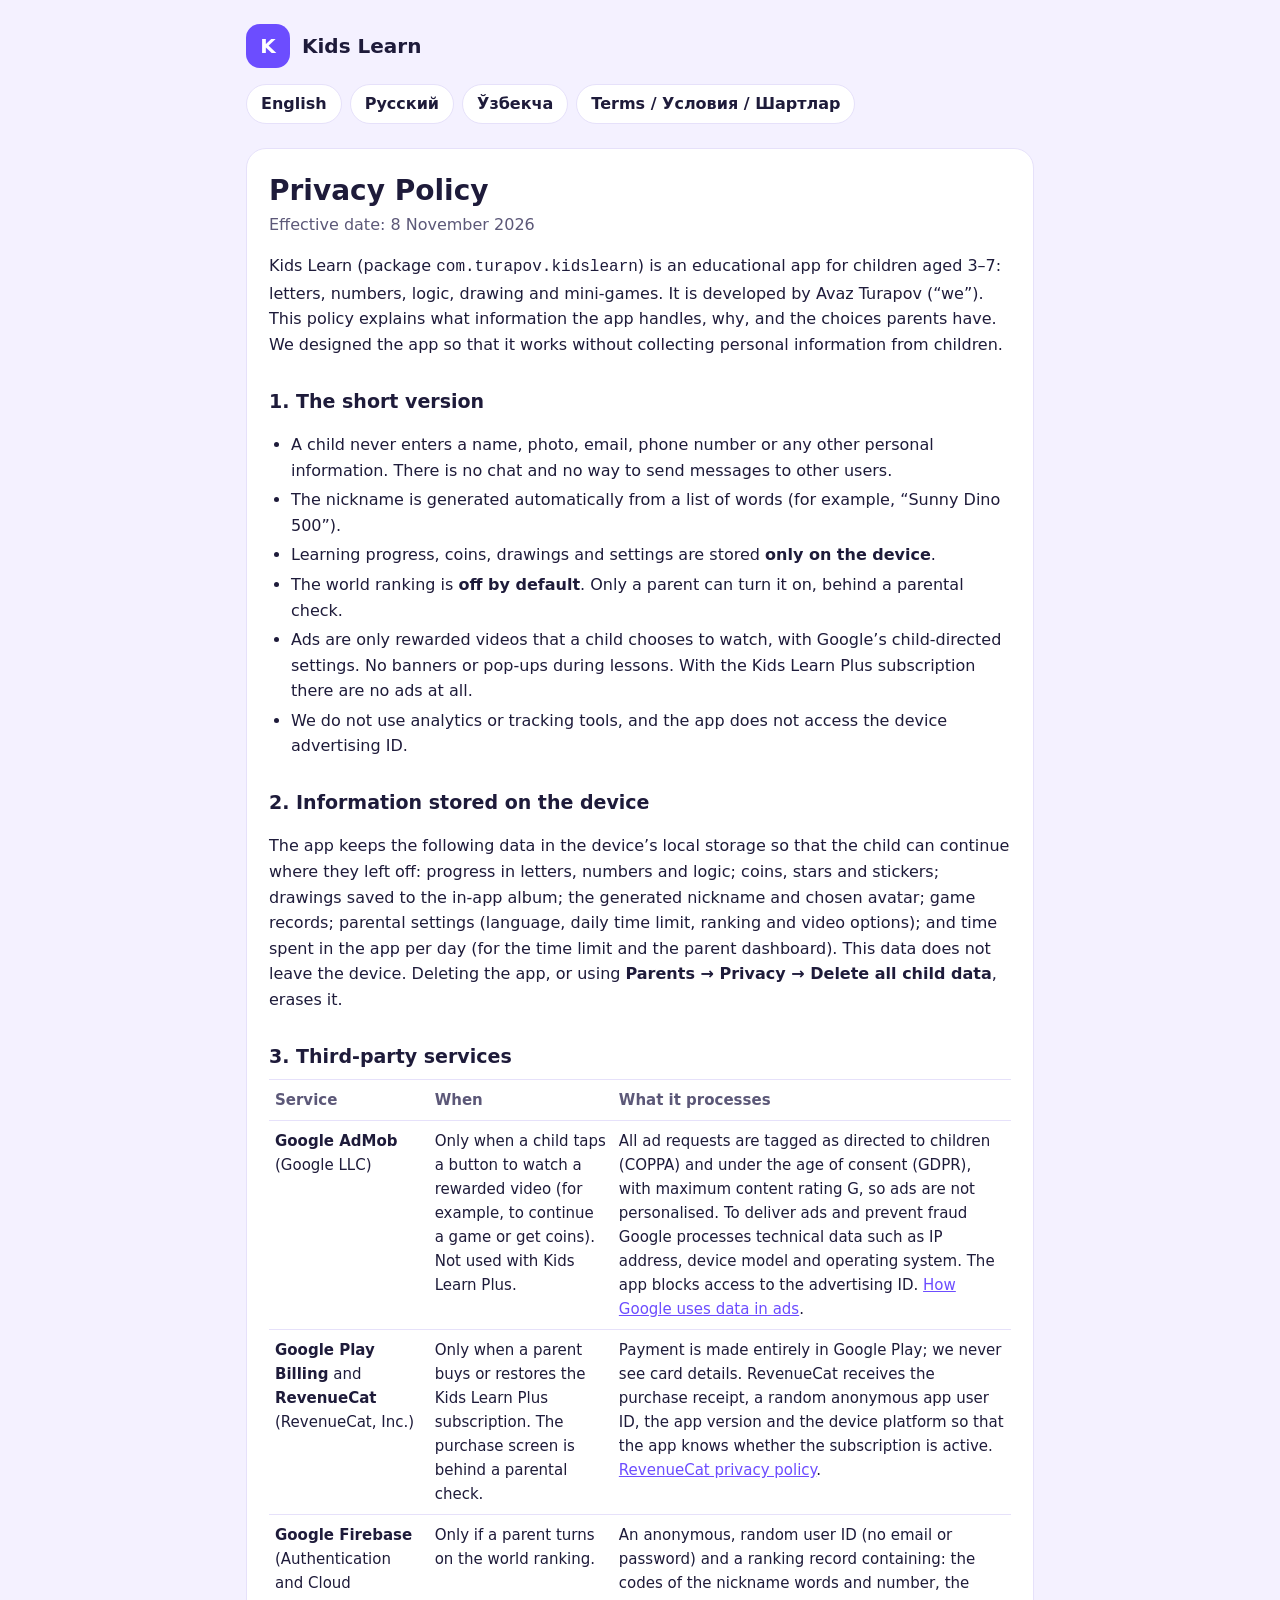
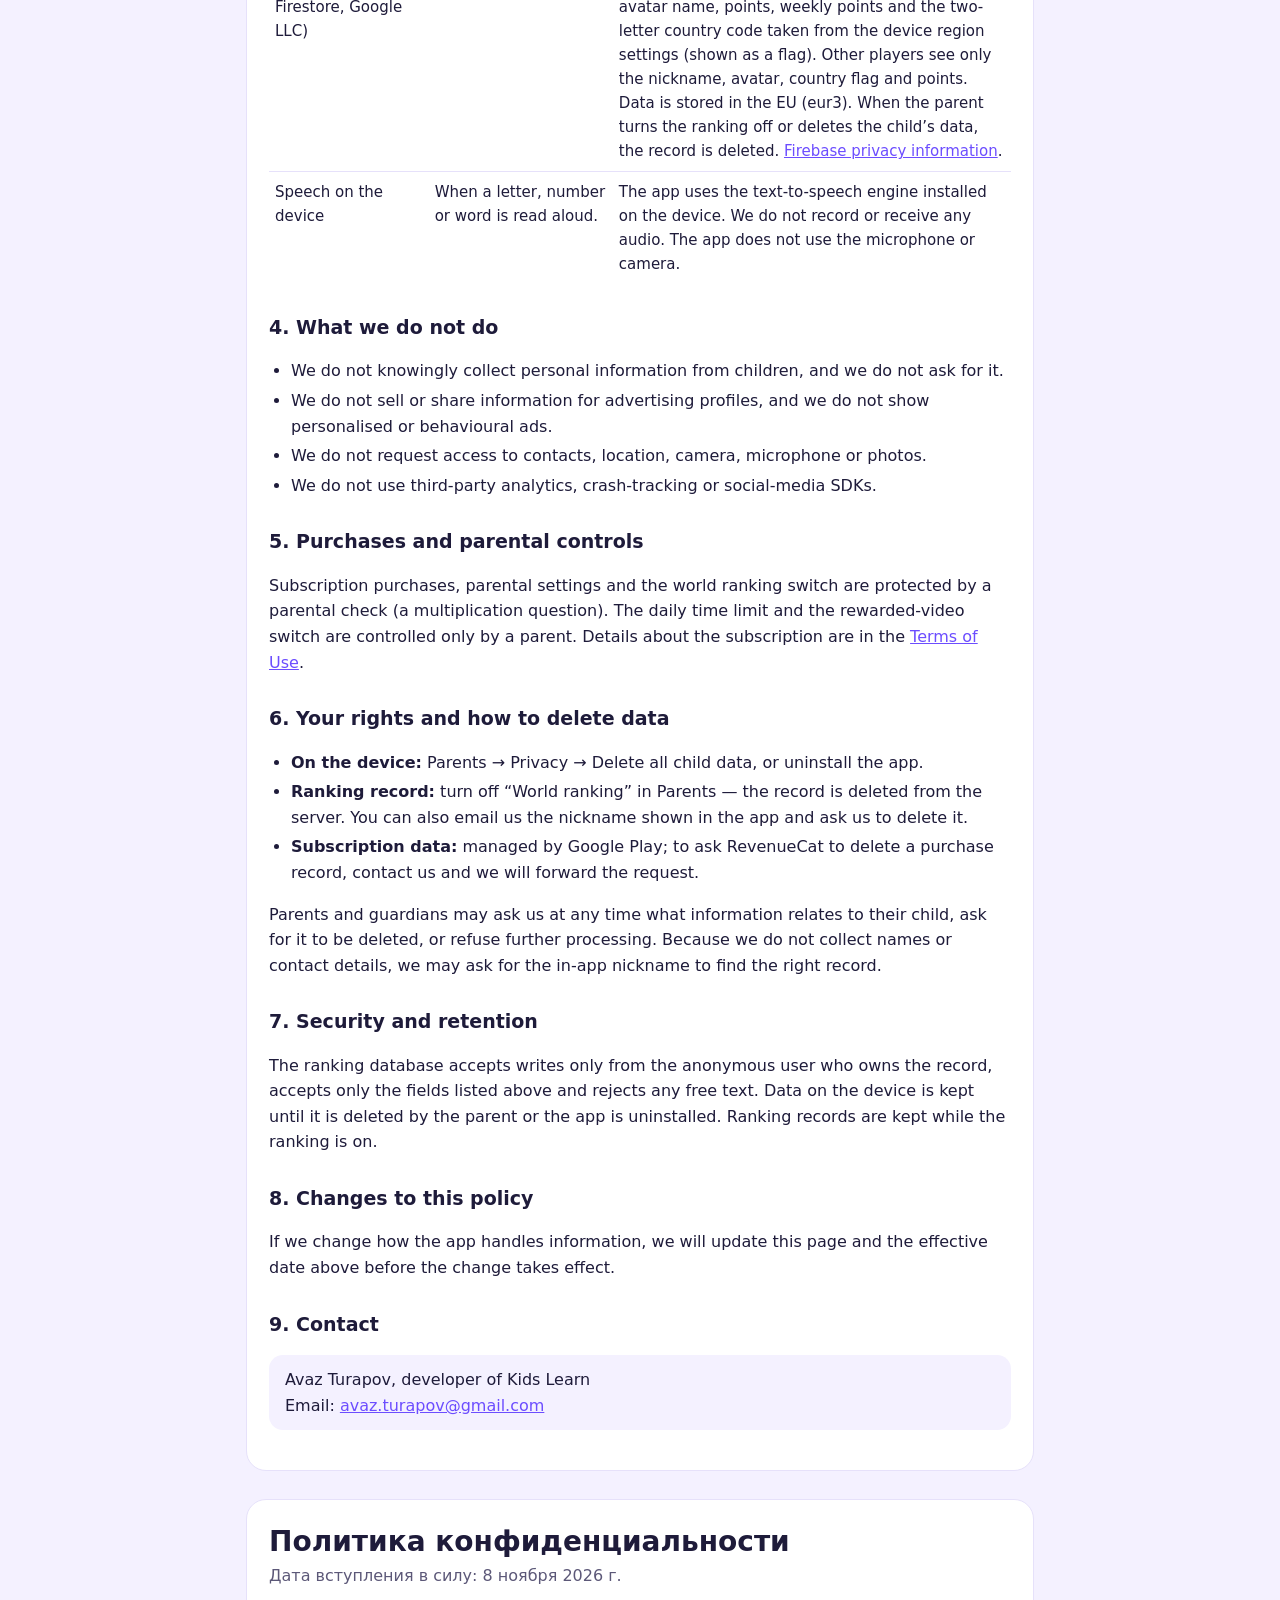
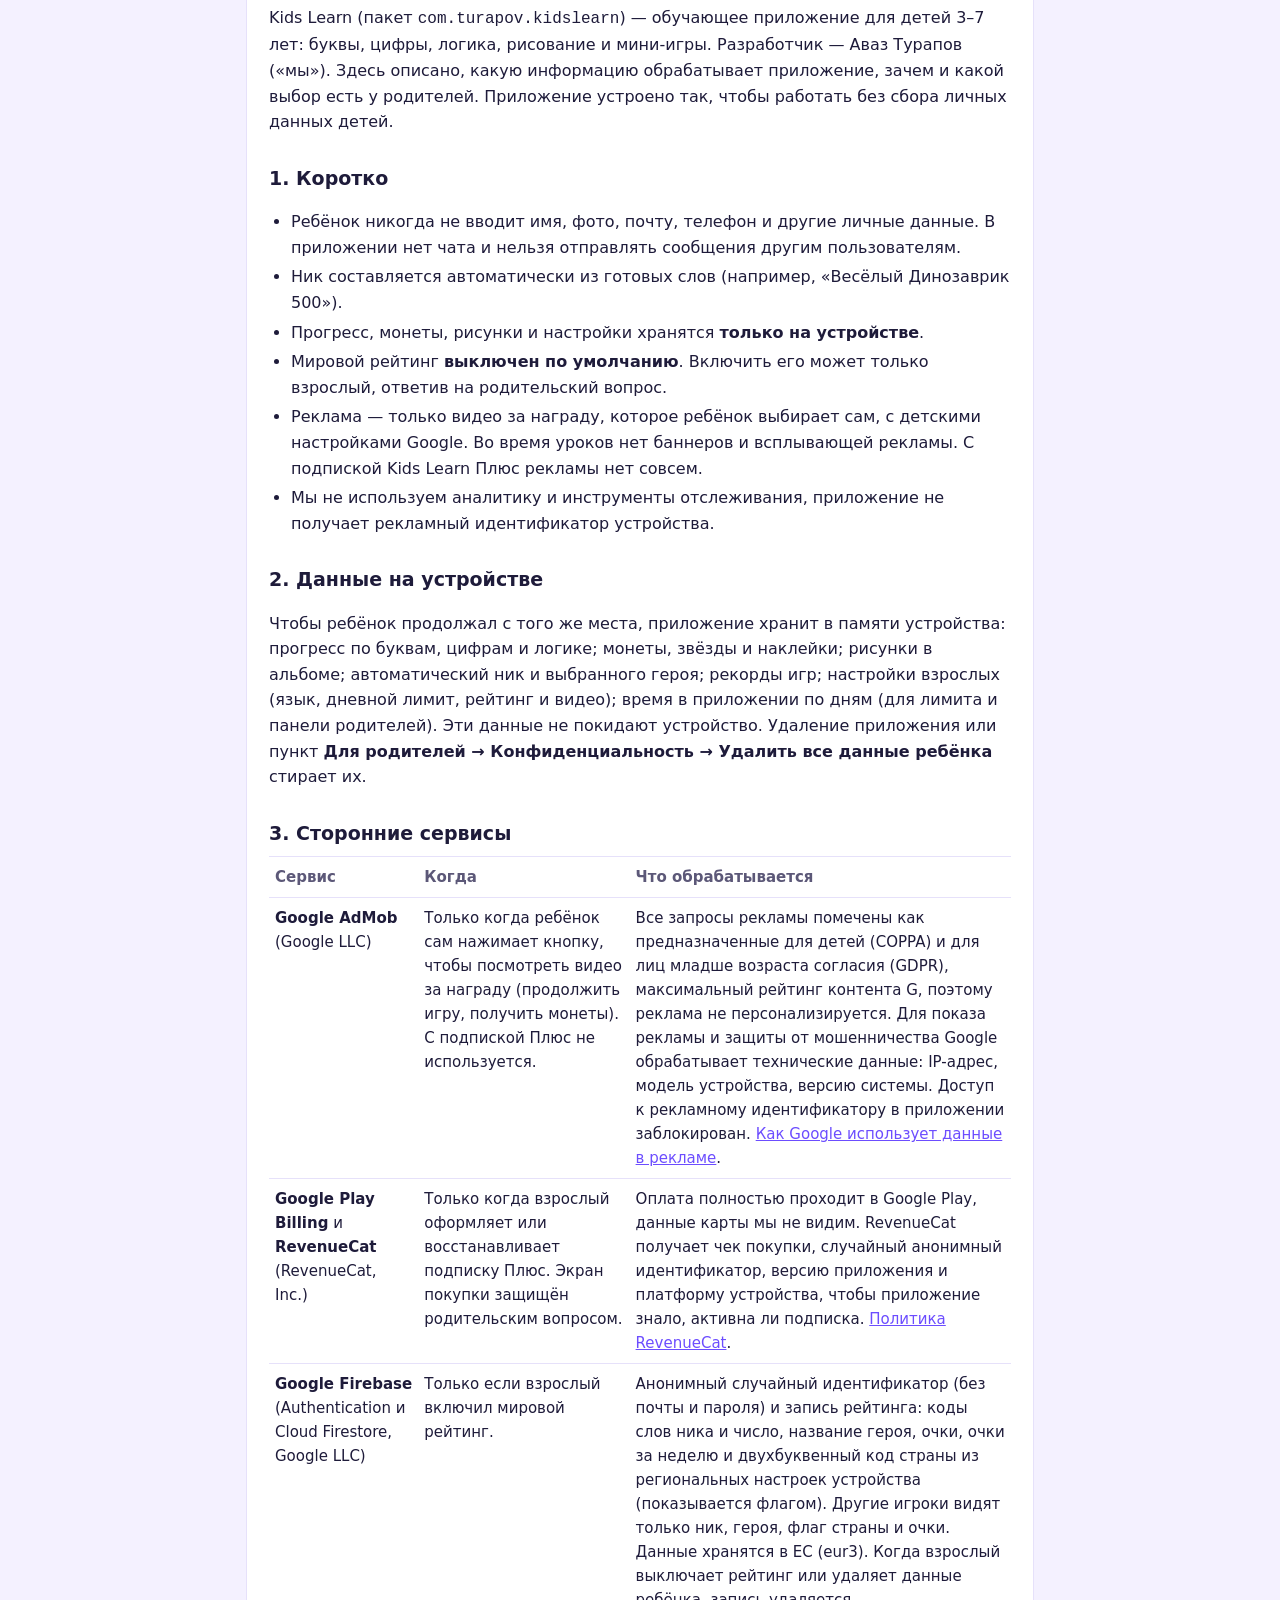
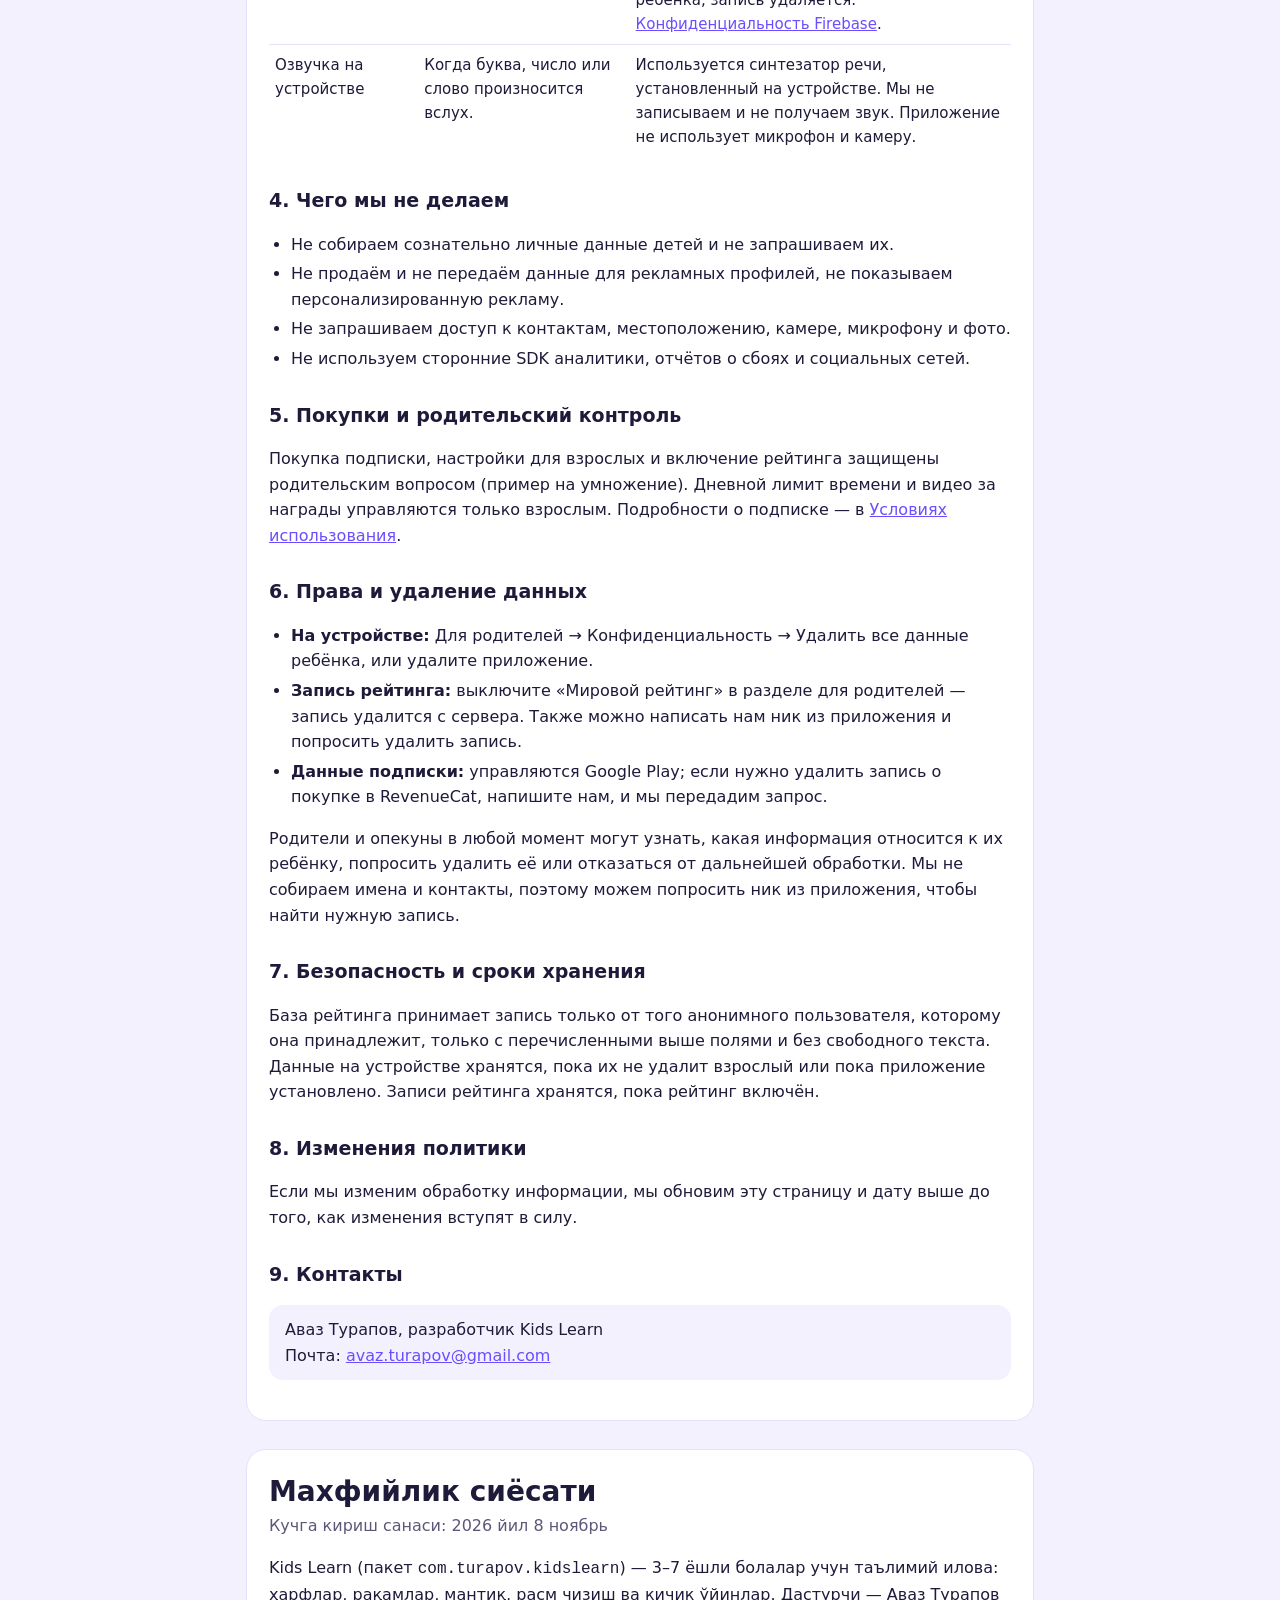
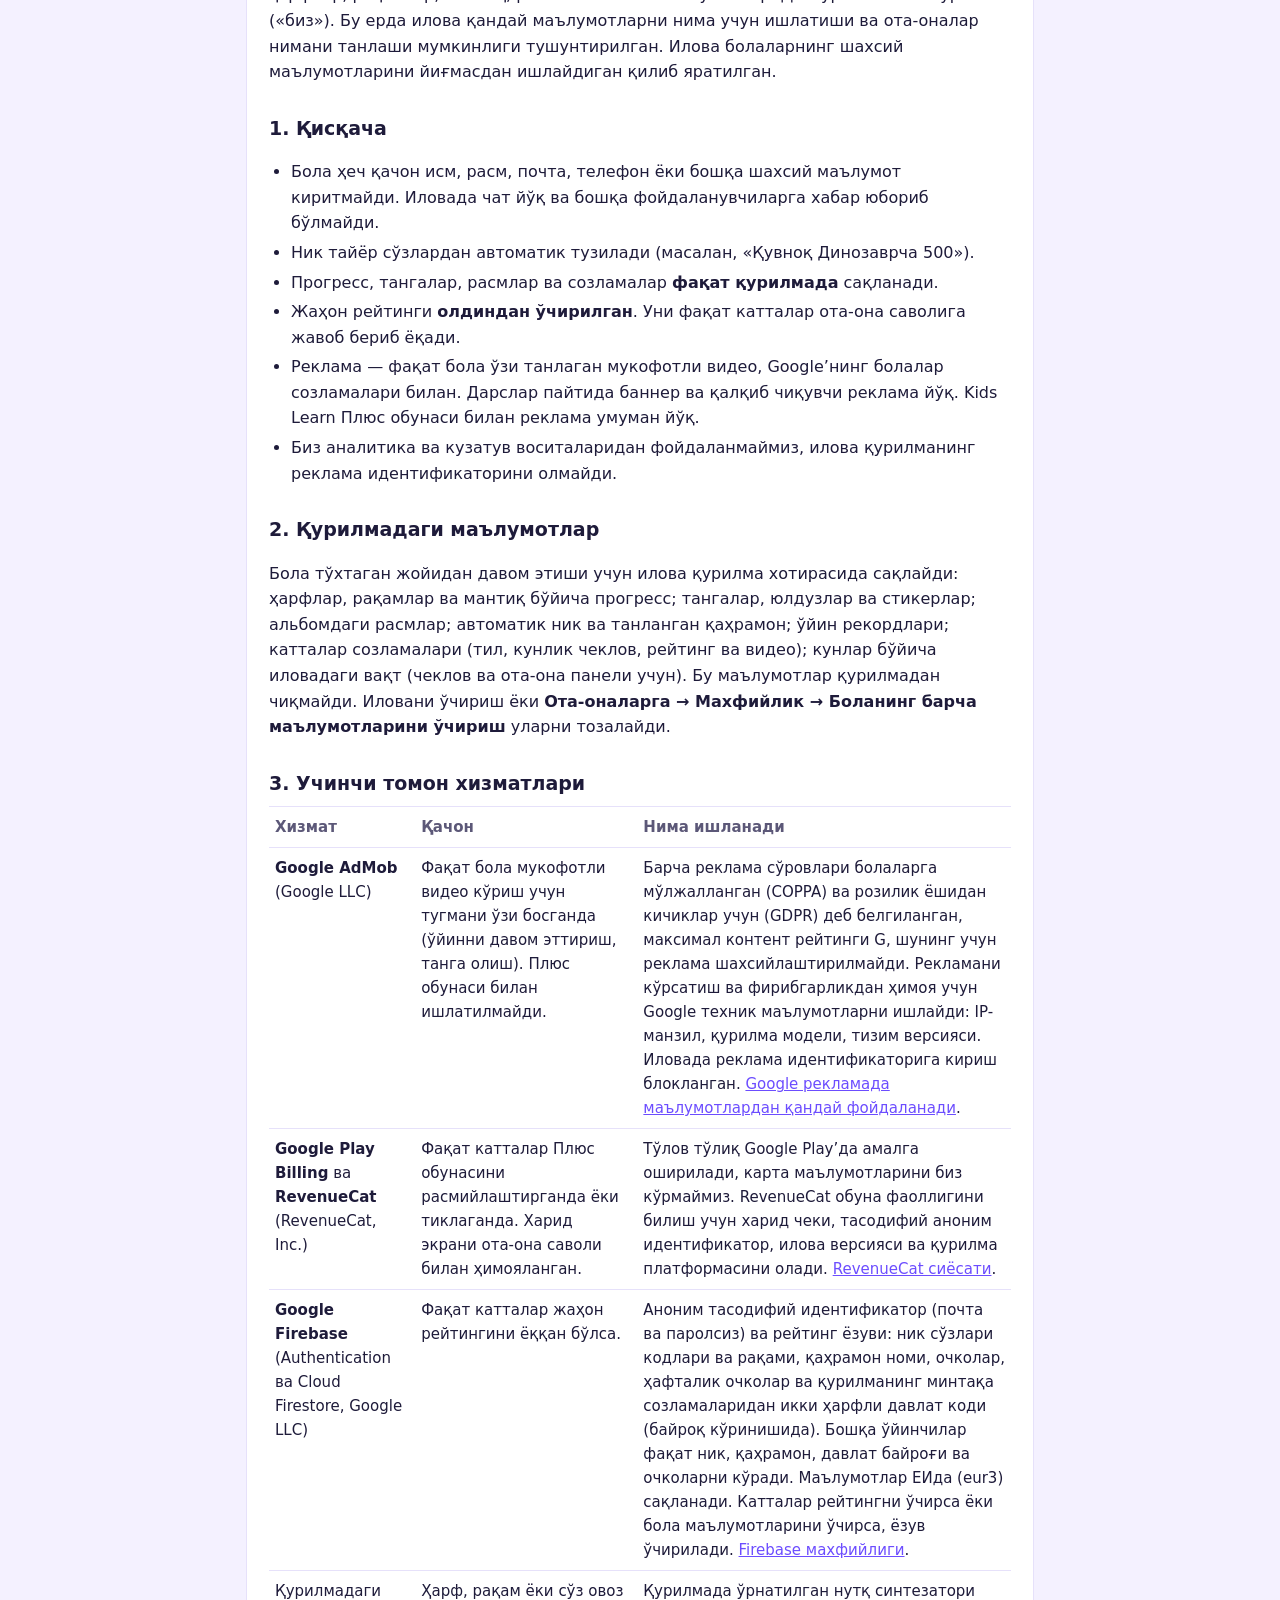
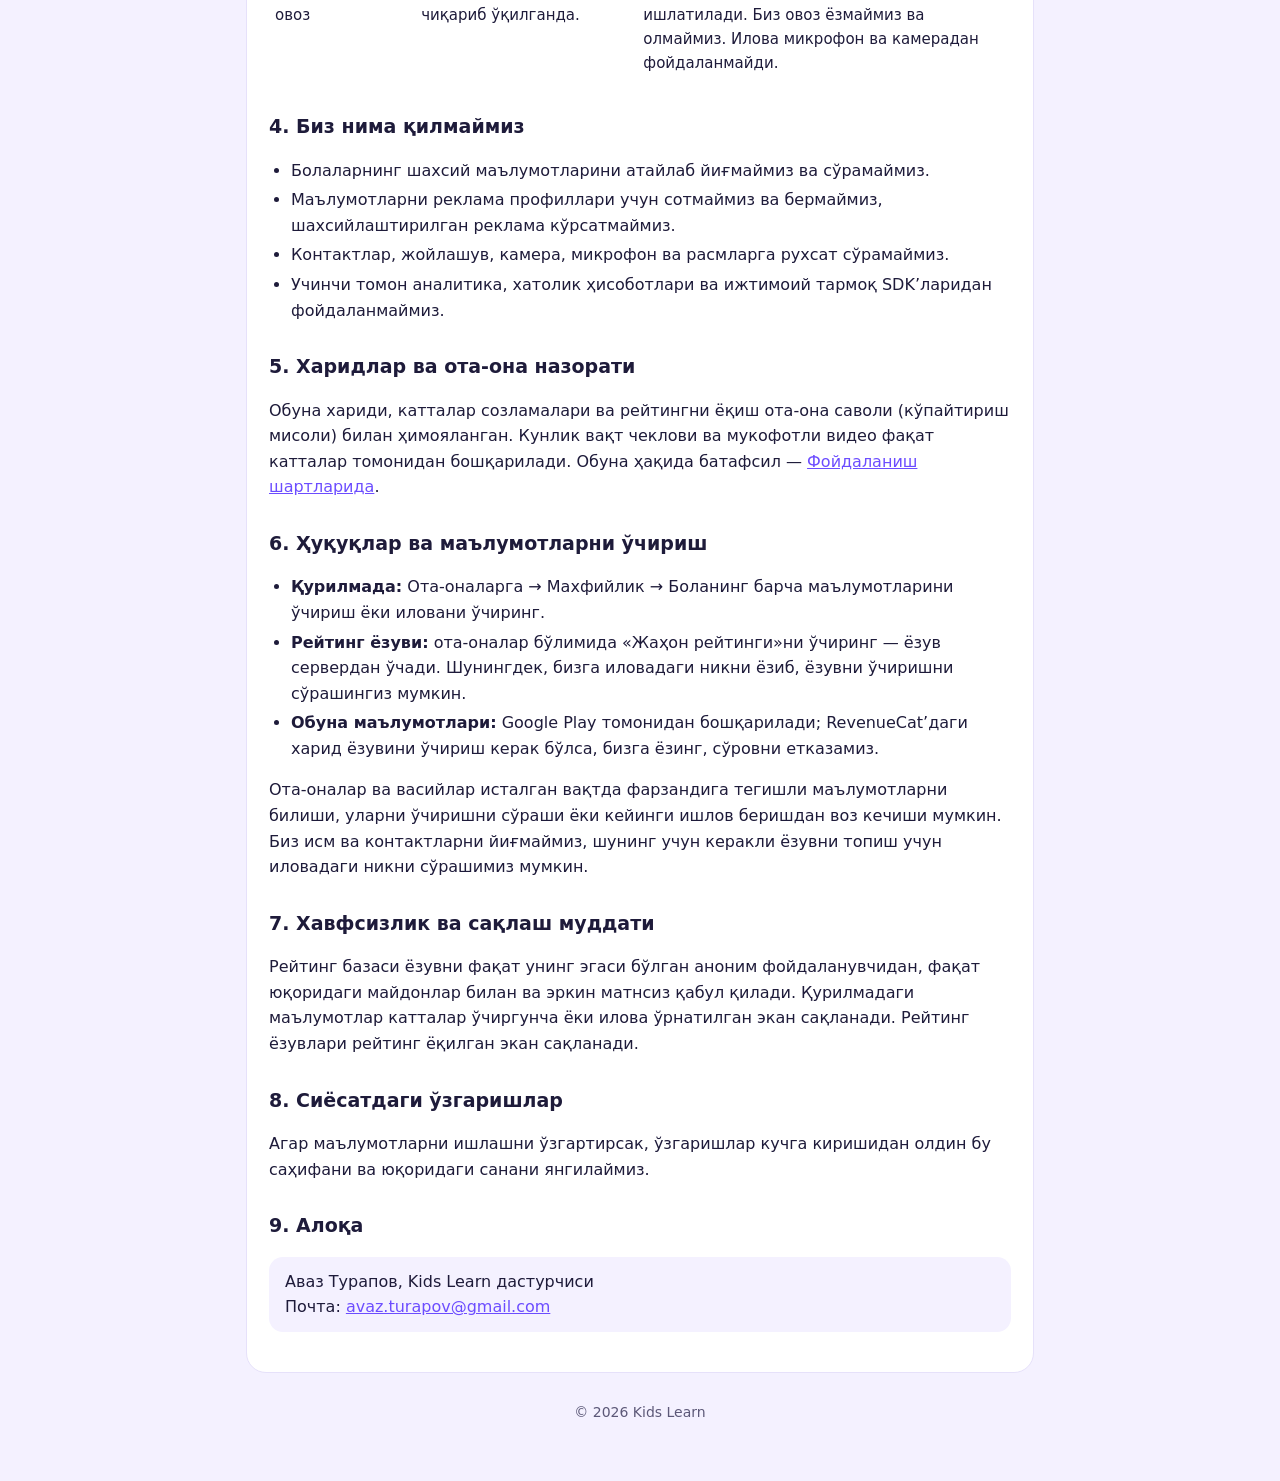
==== privacy.html @ 621e5ab2 "Add files via upload" ====
<!doctype html>
<html lang="en">
<head>
<meta charset="utf-8">
<meta name="viewport" content="width=device-width, initial-scale=1">
<title>Kids Learn — Privacy Policy</title>
<link rel="stylesheet" href="style.css">
</head>
<body>
<div class="wrap">
<header><div class="logo">K</div><b>Kids Learn</b></header>
<nav class="lang"><a href="#en">English</a><a href="#ru">Русский</a><a href="#uz">Ўзбекча</a><a href="terms.html">Terms / Условия / Шартлар</a></nav>

<!-- ============================ ENGLISH ============================ -->
<section class="doc" id="en" lang="en">
<h1>Privacy Policy</h1>
<p class="date">Effective date: 8 November 2026</p>

<p>Kids Learn (package <code>com.turapov.kidslearn</code>) is an educational app for children aged 3–7: letters, numbers, logic, drawing and mini-games. It is developed by Avaz Turapov (“we”). This policy explains what information the app handles, why, and the choices parents have. We designed the app so that it works without collecting personal information from children.</p>

<h2>1. The short version</h2>
<ul>
<li>A child never enters a name, photo, email, phone number or any other personal information. There is no chat and no way to send messages to other users.</li>
<li>The nickname is generated automatically from a list of words (for example, “Sunny Dino 500”).</li>
<li>Learning progress, coins, drawings and settings are stored <b>only on the device</b>.</li>
<li>The world ranking is <b>off by default</b>. Only a parent can turn it on, behind a parental check.</li>
<li>Ads are only rewarded videos that a child chooses to watch, with Google’s child-directed settings. No banners or pop-ups during lessons. With the Kids Learn Plus subscription there are no ads at all.</li>
<li>We do not use analytics or tracking tools, and the app does not access the device advertising ID.</li>
</ul>

<h2>2. Information stored on the device</h2>
<p>The app keeps the following data in the device’s local storage so that the child can continue where they left off: progress in letters, numbers and logic; coins, stars and stickers; drawings saved to the in-app album; the generated nickname and chosen avatar; game records; parental settings (language, daily time limit, ranking and video options); and time spent in the app per day (for the time limit and the parent dashboard). This data does not leave the device. Deleting the app, or using <b>Parents → Privacy → Delete all child data</b>, erases it.</p>

<h2>3. Third-party services</h2>
<table>
<thead><tr><th>Service</th><th>When</th><th>What it processes</th></tr></thead>
<tbody>
<tr><td><b>Google AdMob</b> (Google LLC)</td><td>Only when a child taps a button to watch a rewarded video (for example, to continue a game or get coins). Not used with Kids Learn Plus.</td><td>All ad requests are tagged as directed to children (COPPA) and under the age of consent (GDPR), with maximum content rating G, so ads are not personalised. To deliver ads and prevent fraud Google processes technical data such as IP address, device model and operating system. The app blocks access to the advertising ID. <a href="https://policies.google.com/technologies/ads">How Google uses data in ads</a>.</td></tr>
<tr><td><b>Google Play Billing</b> and <b>RevenueCat</b> (RevenueCat, Inc.)</td><td>Only when a parent buys or restores the Kids Learn Plus subscription. The purchase screen is behind a parental check.</td><td>Payment is made entirely in Google Play; we never see card details. RevenueCat receives the purchase receipt, a random anonymous app user ID, the app version and the device platform so that the app knows whether the subscription is active. <a href="https://www.revenuecat.com/privacy">RevenueCat privacy policy</a>.</td></tr>
<tr><td><b>Google Firebase</b> (Authentication and Cloud Firestore, Google LLC)</td><td>Only if a parent turns on the world ranking.</td><td>An anonymous, random user ID (no email or password) and a ranking record containing: the codes of the nickname words and number, the avatar name, points, weekly points and the two-letter country code taken from the device region settings (shown as a flag). Other players see only the nickname, avatar, country flag and points. Data is stored in the EU (eur3). When the parent turns the ranking off or deletes the child’s data, the record is deleted. <a href="https://firebase.google.com/support/privacy">Firebase privacy information</a>.</td></tr>
<tr><td>Speech on the device</td><td>When a letter, number or word is read aloud.</td><td>The app uses the text-to-speech engine installed on the device. We do not record or receive any audio. The app does not use the microphone or camera.</td></tr>
</tbody>
</table>

<h2>4. What we do not do</h2>
<ul>
<li>We do not knowingly collect personal information from children, and we do not ask for it.</li>
<li>We do not sell or share information for advertising profiles, and we do not show personalised or behavioural ads.</li>
<li>We do not request access to contacts, location, camera, microphone or photos.</li>
<li>We do not use third-party analytics, crash-tracking or social-media SDKs.</li>
</ul>

<h2>5. Purchases and parental controls</h2>
<p>Subscription purchases, parental settings and the world ranking switch are protected by a parental check (a multiplication question). The daily time limit and the rewarded-video switch are controlled only by a parent. Details about the subscription are in the <a href="terms.html#en">Terms of Use</a>.</p>

<h2>6. Your rights and how to delete data</h2>
<ul>
<li><b>On the device:</b> Parents → Privacy → Delete all child data, or uninstall the app.</li>
<li><b>Ranking record:</b> turn off “World ranking” in Parents — the record is deleted from the server. You can also email us the nickname shown in the app and ask us to delete it.</li>
<li><b>Subscription data:</b> managed by Google Play; to ask RevenueCat to delete a purchase record, contact us and we will forward the request.</li>
</ul>
<p>Parents and guardians may ask us at any time what information relates to their child, ask for it to be deleted, or refuse further processing. Because we do not collect names or contact details, we may ask for the in-app nickname to find the right record.</p>

<h2>7. Security and retention</h2>
<p>The ranking database accepts writes only from the anonymous user who owns the record, accepts only the fields listed above and rejects any free text. Data on the device is kept until it is deleted by the parent or the app is uninstalled. Ranking records are kept while the ranking is on.</p>

<h2>8. Changes to this policy</h2>
<p>If we change how the app handles information, we will update this page and the effective date above before the change takes effect.</p>

<h2>9. Contact</h2>
<p class="box">Avaz Turapov, developer of Kids Learn<br>Email: <a href="mailto:avaz.turapov@gmail.com">avaz.turapov@gmail.com</a></p>
</section>

<!-- ============================ РУССКИЙ ============================ -->
<section class="doc" id="ru" lang="ru">
<h1>Политика конфиденциальности</h1>
<p class="date">Дата вступления в силу: 8 ноября 2026 г.</p>

<p>Kids Learn (пакет <code>com.turapov.kidslearn</code>) — обучающее приложение для детей 3–7 лет: буквы, цифры, логика, рисование и мини-игры. Разработчик — Аваз Турапов («мы»). Здесь описано, какую информацию обрабатывает приложение, зачем и какой выбор есть у родителей. Приложение устроено так, чтобы работать без сбора личных данных детей.</p>

<h2>1. Коротко</h2>
<ul>
<li>Ребёнок никогда не вводит имя, фото, почту, телефон и другие личные данные. В приложении нет чата и нельзя отправлять сообщения другим пользователям.</li>
<li>Ник составляется автоматически из готовых слов (например, «Весёлый Динозаврик 500»).</li>
<li>Прогресс, монеты, рисунки и настройки хранятся <b>только на устройстве</b>.</li>
<li>Мировой рейтинг <b>выключен по умолчанию</b>. Включить его может только взрослый, ответив на родительский вопрос.</li>
<li>Реклама — только видео за награду, которое ребёнок выбирает сам, с детскими настройками Google. Во время уроков нет баннеров и всплывающей рекламы. С подпиской Kids Learn Плюс рекламы нет совсем.</li>
<li>Мы не используем аналитику и инструменты отслеживания, приложение не получает рекламный идентификатор устройства.</li>
</ul>

<h2>2. Данные на устройстве</h2>
<p>Чтобы ребёнок продолжал с того же места, приложение хранит в памяти устройства: прогресс по буквам, цифрам и логике; монеты, звёзды и наклейки; рисунки в альбоме; автоматический ник и выбранного героя; рекорды игр; настройки взрослых (язык, дневной лимит, рейтинг и видео); время в приложении по дням (для лимита и панели родителей). Эти данные не покидают устройство. Удаление приложения или пункт <b>Для родителей → Конфиденциальность → Удалить все данные ребёнка</b> стирает их.</p>

<h2>3. Сторонние сервисы</h2>
<table>
<thead><tr><th>Сервис</th><th>Когда</th><th>Что обрабатывается</th></tr></thead>
<tbody>
<tr><td><b>Google AdMob</b> (Google LLC)</td><td>Только когда ребёнок сам нажимает кнопку, чтобы посмотреть видео за награду (продолжить игру, получить монеты). С подпиской Плюс не используется.</td><td>Все запросы рекламы помечены как предназначенные для детей (COPPA) и для лиц младше возраста согласия (GDPR), максимальный рейтинг контента G, поэтому реклама не персонализируется. Для показа рекламы и защиты от мошенничества Google обрабатывает технические данные: IP-адрес, модель устройства, версию системы. Доступ к рекламному идентификатору в приложении заблокирован. <a href="https://policies.google.com/technologies/ads">Как Google использует данные в рекламе</a>.</td></tr>
<tr><td><b>Google Play Billing</b> и <b>RevenueCat</b> (RevenueCat, Inc.)</td><td>Только когда взрослый оформляет или восстанавливает подписку Плюс. Экран покупки защищён родительским вопросом.</td><td>Оплата полностью проходит в Google Play, данные карты мы не видим. RevenueCat получает чек покупки, случайный анонимный идентификатор, версию приложения и платформу устройства, чтобы приложение знало, активна ли подписка. <a href="https://www.revenuecat.com/privacy">Политика RevenueCat</a>.</td></tr>
<tr><td><b>Google Firebase</b> (Authentication и Cloud Firestore, Google LLC)</td><td>Только если взрослый включил мировой рейтинг.</td><td>Анонимный случайный идентификатор (без почты и пароля) и запись рейтинга: коды слов ника и число, название героя, очки, очки за неделю и двухбуквенный код страны из региональных настроек устройства (показывается флагом). Другие игроки видят только ник, героя, флаг страны и очки. Данные хранятся в ЕС (eur3). Когда взрослый выключает рейтинг или удаляет данные ребёнка, запись удаляется. <a href="https://firebase.google.com/support/privacy">Конфиденциальность Firebase</a>.</td></tr>
<tr><td>Озвучка на устройстве</td><td>Когда буква, число или слово произносится вслух.</td><td>Используется синтезатор речи, установленный на устройстве. Мы не записываем и не получаем звук. Приложение не использует микрофон и камеру.</td></tr>
</tbody>
</table>

<h2>4. Чего мы не делаем</h2>
<ul>
<li>Не собираем сознательно личные данные детей и не запрашиваем их.</li>
<li>Не продаём и не передаём данные для рекламных профилей, не показываем персонализированную рекламу.</li>
<li>Не запрашиваем доступ к контактам, местоположению, камере, микрофону и фото.</li>
<li>Не используем сторонние SDK аналитики, отчётов о сбоях и социальных сетей.</li>
</ul>

<h2>5. Покупки и родительский контроль</h2>
<p>Покупка подписки, настройки для взрослых и включение рейтинга защищены родительским вопросом (пример на умножение). Дневной лимит времени и видео за награды управляются только взрослым. Подробности о подписке — в <a href="terms.html#ru">Условиях использования</a>.</p>

<h2>6. Права и удаление данных</h2>
<ul>
<li><b>На устройстве:</b> Для родителей → Конфиденциальность → Удалить все данные ребёнка, или удалите приложение.</li>
<li><b>Запись рейтинга:</b> выключите «Мировой рейтинг» в разделе для родителей — запись удалится с сервера. Также можно написать нам ник из приложения и попросить удалить запись.</li>
<li><b>Данные подписки:</b> управляются Google Play; если нужно удалить запись о покупке в RevenueCat, напишите нам, и мы передадим запрос.</li>
</ul>
<p>Родители и опекуны в любой момент могут узнать, какая информация относится к их ребёнку, попросить удалить её или отказаться от дальнейшей обработки. Мы не собираем имена и контакты, поэтому можем попросить ник из приложения, чтобы найти нужную запись.</p>

<h2>7. Безопасность и сроки хранения</h2>
<p>База рейтинга принимает запись только от того анонимного пользователя, которому она принадлежит, только с перечисленными выше полями и без свободного текста. Данные на устройстве хранятся, пока их не удалит взрослый или пока приложение установлено. Записи рейтинга хранятся, пока рейтинг включён.</p>

<h2>8. Изменения политики</h2>
<p>Если мы изменим обработку информации, мы обновим эту страницу и дату выше до того, как изменения вступят в силу.</p>

<h2>9. Контакты</h2>
<p class="box">Аваз Турапов, разработчик Kids Learn<br>Почта: <a href="mailto:avaz.turapov@gmail.com">avaz.turapov@gmail.com</a></p>
</section>

<!-- ============================ ЎЗБЕКЧА ============================ -->
<section class="doc" id="uz" lang="uz-Cyrl">
<h1>Махфийлик сиёсати</h1>
<p class="date">Кучга кириш санаси: 2026 йил 8 ноябрь</p>

<p>Kids Learn (пакет <code>com.turapov.kidslearn</code>) — 3–7 ёшли болалар учун таълимий илова: ҳарфлар, рақамлар, мантиқ, расм чизиш ва кичик ўйинлар. Дастурчи — Аваз Турапов («биз»). Бу ерда илова қандай маълумотларни нима учун ишлатиши ва ота-оналар нимани танлаши мумкинлиги тушунтирилган. Илова болаларнинг шахсий маълумотларини йиғмасдан ишлайдиган қилиб яратилган.</p>

<h2>1. Қисқача</h2>
<ul>
<li>Бола ҳеч қачон исм, расм, почта, телефон ёки бошқа шахсий маълумот киритмайди. Иловада чат йўқ ва бошқа фойдаланувчиларга хабар юбориб бўлмайди.</li>
<li>Ник тайёр сўзлардан автоматик тузилади (масалан, «Қувноқ Динозаврча 500»).</li>
<li>Прогресс, тангалар, расмлар ва созламалар <b>фақат қурилмада</b> сақланади.</li>
<li>Жаҳон рейтинги <b>олдиндан ўчирилган</b>. Уни фақат катталар ота-она саволига жавоб бериб ёқади.</li>
<li>Реклама — фақат бола ўзи танлаган мукофотли видео, Google’нинг болалар созламалари билан. Дарслар пайтида баннер ва қалқиб чиқувчи реклама йўқ. Kids Learn Плюс обунаси билан реклама умуман йўқ.</li>
<li>Биз аналитика ва кузатув воситаларидан фойдаланмаймиз, илова қурилманинг реклама идентификаторини олмайди.</li>
</ul>

<h2>2. Қурилмадаги маълумотлар</h2>
<p>Бола тўхтаган жойидан давом этиши учун илова қурилма хотирасида сақлайди: ҳарфлар, рақамлар ва мантиқ бўйича прогресс; тангалар, юлдузлар ва стикерлар; альбомдаги расмлар; автоматик ник ва танланган қаҳрамон; ўйин рекордлари; катталар созламалари (тил, кунлик чеклов, рейтинг ва видео); кунлар бўйича иловадаги вақт (чеклов ва ота-она панели учун). Бу маълумотлар қурилмадан чиқмайди. Иловани ўчириш ёки <b>Ота-оналарга → Махфийлик → Боланинг барча маълумотларини ўчириш</b> уларни тозалайди.</p>

<h2>3. Учинчи томон хизматлари</h2>
<table>
<thead><tr><th>Хизмат</th><th>Қачон</th><th>Нима ишланади</th></tr></thead>
<tbody>
<tr><td><b>Google AdMob</b> (Google LLC)</td><td>Фақат бола мукофотли видео кўриш учун тугмани ўзи босганда (ўйинни давом эттириш, танга олиш). Плюс обунаси билан ишлатилмайди.</td><td>Барча реклама сўровлари болаларга мўлжалланган (COPPA) ва розилик ёшидан кичиклар учун (GDPR) деб белгиланган, максимал контент рейтинги G, шунинг учун реклама шахсийлаштирилмайди. Рекламани кўрсатиш ва фирибгарликдан ҳимоя учун Google техник маълумотларни ишлайди: IP-манзил, қурилма модели, тизим версияси. Иловада реклама идентификаторига кириш блокланган. <a href="https://policies.google.com/technologies/ads">Google рекламада маълумотлардан қандай фойдаланади</a>.</td></tr>
<tr><td><b>Google Play Billing</b> ва <b>RevenueCat</b> (RevenueCat, Inc.)</td><td>Фақат катталар Плюс обунасини расмийлаштирганда ёки тиклаганда. Харид экрани ота-она саволи билан ҳимояланган.</td><td>Тўлов тўлиқ Google Play’да амалга оширилади, карта маълумотларини биз кўрмаймиз. RevenueCat обуна фаоллигини билиш учун харид чеки, тасодифий аноним идентификатор, илова версияси ва қурилма платформасини олади. <a href="https://www.revenuecat.com/privacy">RevenueCat сиёсати</a>.</td></tr>
<tr><td><b>Google Firebase</b> (Authentication ва Cloud Firestore, Google LLC)</td><td>Фақат катталар жаҳон рейтингини ёққан бўлса.</td><td>Аноним тасодифий идентификатор (почта ва паролсиз) ва рейтинг ёзуви: ник сўзлари кодлари ва рақами, қаҳрамон номи, очколар, ҳафталик очколар ва қурилманинг минтақа созламаларидан икки ҳарфли давлат коди (байроқ кўринишида). Бошқа ўйинчилар фақат ник, қаҳрамон, давлат байроғи ва очколарни кўради. Маълумотлар ЕИда (eur3) сақланади. Катталар рейтингни ўчирса ёки бола маълумотларини ўчирса, ёзув ўчирилади. <a href="https://firebase.google.com/support/privacy">Firebase махфийлиги</a>.</td></tr>
<tr><td>Қурилмадаги овоз</td><td>Ҳарф, рақам ёки сўз овоз чиқариб ўқилганда.</td><td>Қурилмада ўрнатилган нутқ синтезатори ишлатилади. Биз овоз ёзмаймиз ва олмаймиз. Илова микрофон ва камерадан фойдаланмайди.</td></tr>
</tbody>
</table>

<h2>4. Биз нима қилмаймиз</h2>
<ul>
<li>Болаларнинг шахсий маълумотларини атайлаб йиғмаймиз ва сўрамаймиз.</li>
<li>Маълумотларни реклама профиллари учун сотмаймиз ва бермаймиз, шахсийлаштирилган реклама кўрсатмаймиз.</li>
<li>Контактлар, жойлашув, камера, микрофон ва расмларга рухсат сўрамаймиз.</li>
<li>Учинчи томон аналитика, хатолик ҳисоботлари ва ижтимоий тармоқ SDK’ларидан фойдаланмаймиз.</li>
</ul>

<h2>5. Харидлар ва ота-она назорати</h2>
<p>Обуна хариди, катталар созламалари ва рейтингни ёқиш ота-она саволи (кўпайтириш мисоли) билан ҳимояланган. Кунлик вақт чеклови ва мукофотли видео фақат катталар томонидан бошқарилади. Обуна ҳақида батафсил — <a href="terms.html#uz">Фойдаланиш шартларида</a>.</p>

<h2>6. Ҳуқуқлар ва маълумотларни ўчириш</h2>
<ul>
<li><b>Қурилмада:</b> Ота-оналарга → Махфийлик → Боланинг барча маълумотларини ўчириш ёки иловани ўчиринг.</li>
<li><b>Рейтинг ёзуви:</b> ота-оналар бўлимида «Жаҳон рейтинги»ни ўчиринг — ёзув сервердан ўчади. Шунингдек, бизга иловадаги никни ёзиб, ёзувни ўчиришни сўрашингиз мумкин.</li>
<li><b>Обуна маълумотлари:</b> Google Play томонидан бошқарилади; RevenueCat’даги харид ёзувини ўчириш керак бўлса, бизга ёзинг, сўровни етказамиз.</li>
</ul>
<p>Ота-оналар ва васийлар исталган вақтда фарзандига тегишли маълумотларни билиши, уларни ўчиришни сўраши ёки кейинги ишлов беришдан воз кечиши мумкин. Биз исм ва контактларни йиғмаймиз, шунинг учун керакли ёзувни топиш учун иловадаги никни сўрашимиз мумкин.</p>

<h2>7. Хавфсизлик ва сақлаш муддати</h2>
<p>Рейтинг базаси ёзувни фақат унинг эгаси бўлган аноним фойдаланувчидан, фақат юқоридаги майдонлар билан ва эркин матнсиз қабул қилади. Қурилмадаги маълумотлар катталар ўчиргунча ёки илова ўрнатилган экан сақланади. Рейтинг ёзувлари рейтинг ёқилган экан сақланади.</p>

<h2>8. Сиёсатдаги ўзгаришлар</h2>
<p>Агар маълумотларни ишлашни ўзгартирсак, ўзгаришлар кучга киришидан олдин бу саҳифани ва юқоридаги санани янгилаймиз.</p>

<h2>9. Алоқа</h2>
<p class="box">Аваз Турапов, Kids Learn дастурчиси<br>Почта: <a href="mailto:avaz.turapov@gmail.com">avaz.turapov@gmail.com</a></p>
</section>

<footer>© 2026 Kids Learn</footer>
</div>
</body>
</html>
---- style.css ----
:root{--bg:#F4F1FF;--card:#fff;--text:#1E1B3A;--muted:#5C5878;--brand:#6C4DFF;--line:#E6E1FA}
@media (prefers-color-scheme:dark){:root{--bg:#15132A;--card:#1E1B3A;--text:#F2F0FF;--muted:#B5B0D6;--brand:#9C86FF;--line:#2E2A52}}
*{box-sizing:border-box}
body{margin:0;background:var(--bg);color:var(--text);font:16px/1.6 system-ui,-apple-system,"Segoe UI",Roboto,sans-serif}
.wrap{max-width:820px;margin:0 auto;padding:24px 16px 64px}
header{display:flex;align-items:center;gap:12px;margin-bottom:8px}
header .logo{width:44px;height:44px;border-radius:14px;background:var(--brand);color:#fff;display:grid;place-items:center;font-weight:800;font-size:20px}
header b{font-size:20px}
nav.lang{display:flex;gap:8px;flex-wrap:wrap;margin:16px 0 24px}
nav.lang a{padding:6px 14px;border-radius:999px;background:var(--card);color:var(--text);text-decoration:none;border:1px solid var(--line);font-weight:600}
section.doc{background:var(--card);border:1px solid var(--line);border-radius:20px;padding:24px 22px;margin-bottom:28px}
h1{font-size:28px;line-height:1.25;margin:0 0 4px}
h2{font-size:19px;margin:28px 0 8px}
.date{color:var(--muted);margin:0 0 16px}
ul{padding-left:22px}
li{margin:4px 0}
a{color:var(--brand)}
table{width:100%;border-collapse:collapse;font-size:15px;margin:8px 0}
th,td{text-align:left;vertical-align:top;border-top:1px solid var(--line);padding:8px 6px}
th{color:var(--muted);font-weight:600}
.box{background:var(--bg);border-radius:14px;padding:12px 16px}
footer{color:var(--muted);font-size:14px;text-align:center}
@media (max-width:560px){table,thead,tbody,tr,th,td{display:block}thead{display:none}td{border-top:none;padding:2px 0}tr{border-top:1px solid var(--line);padding:8px 0}}
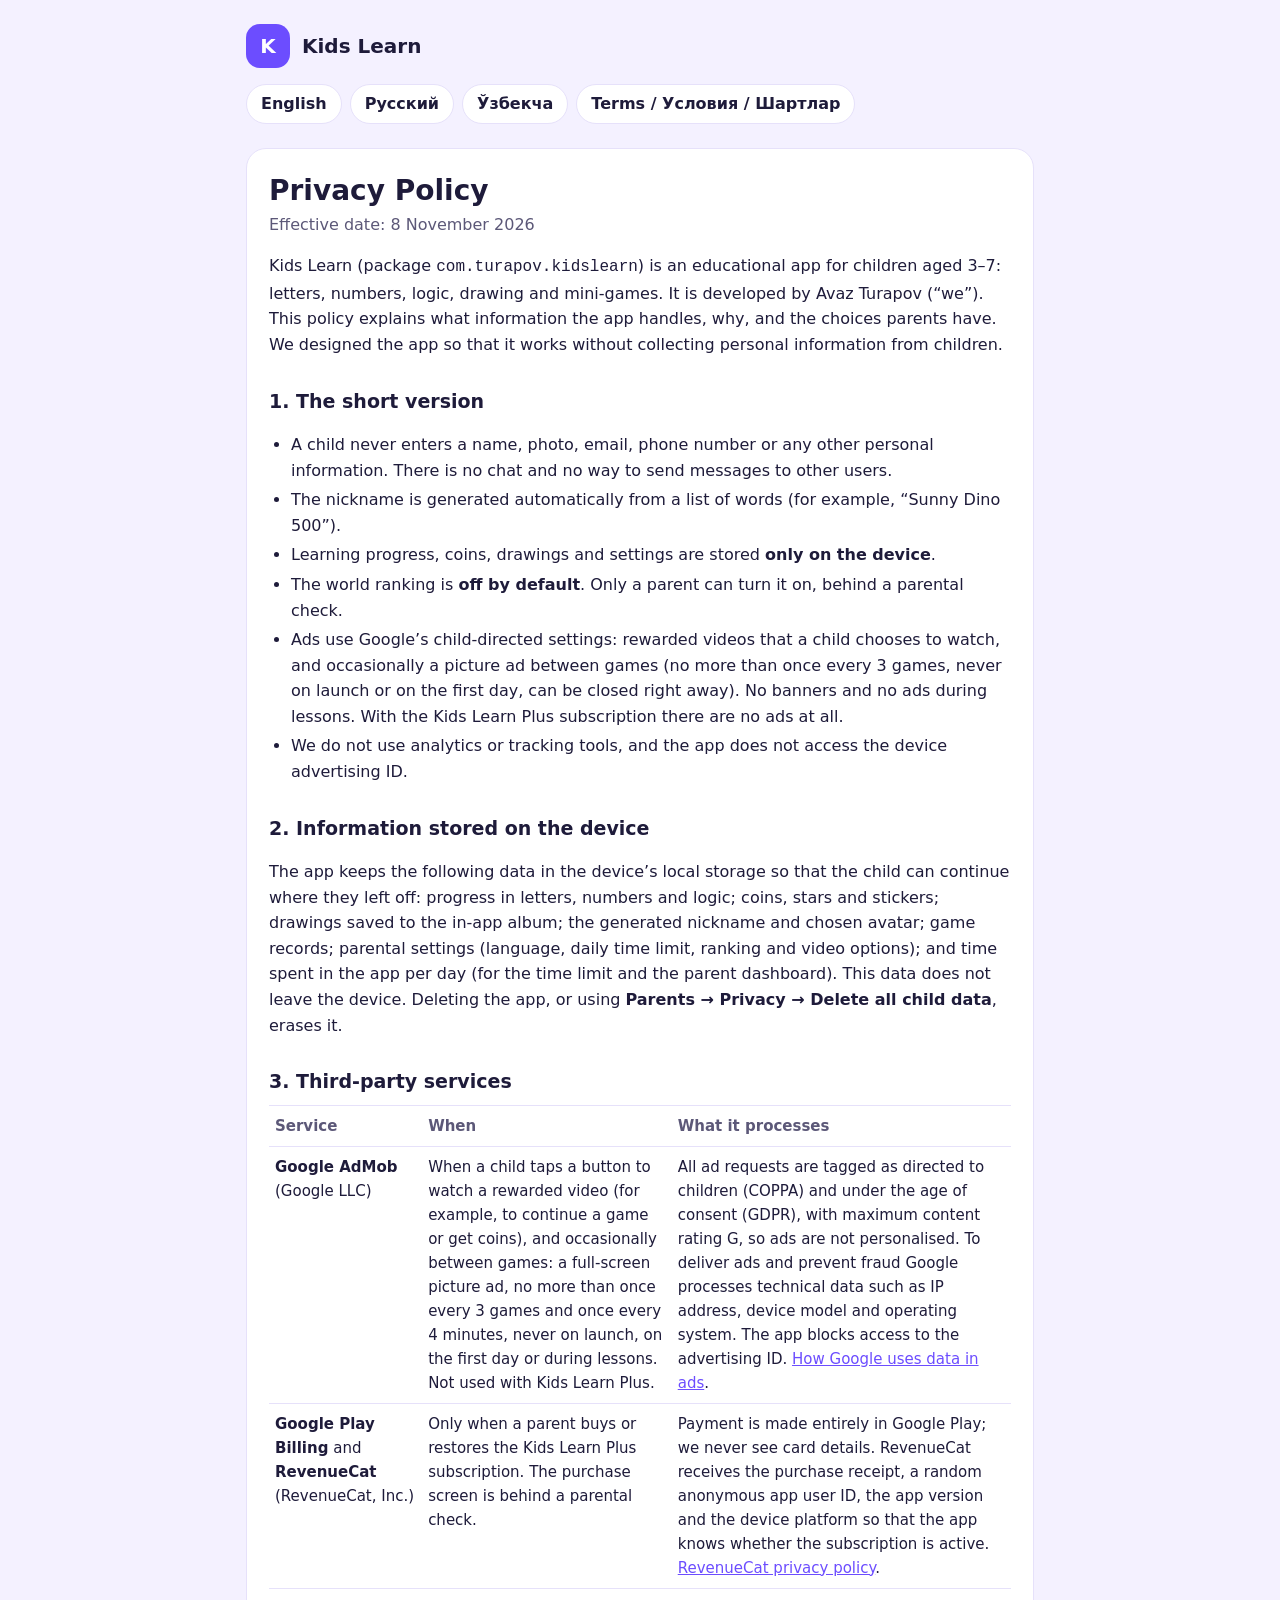
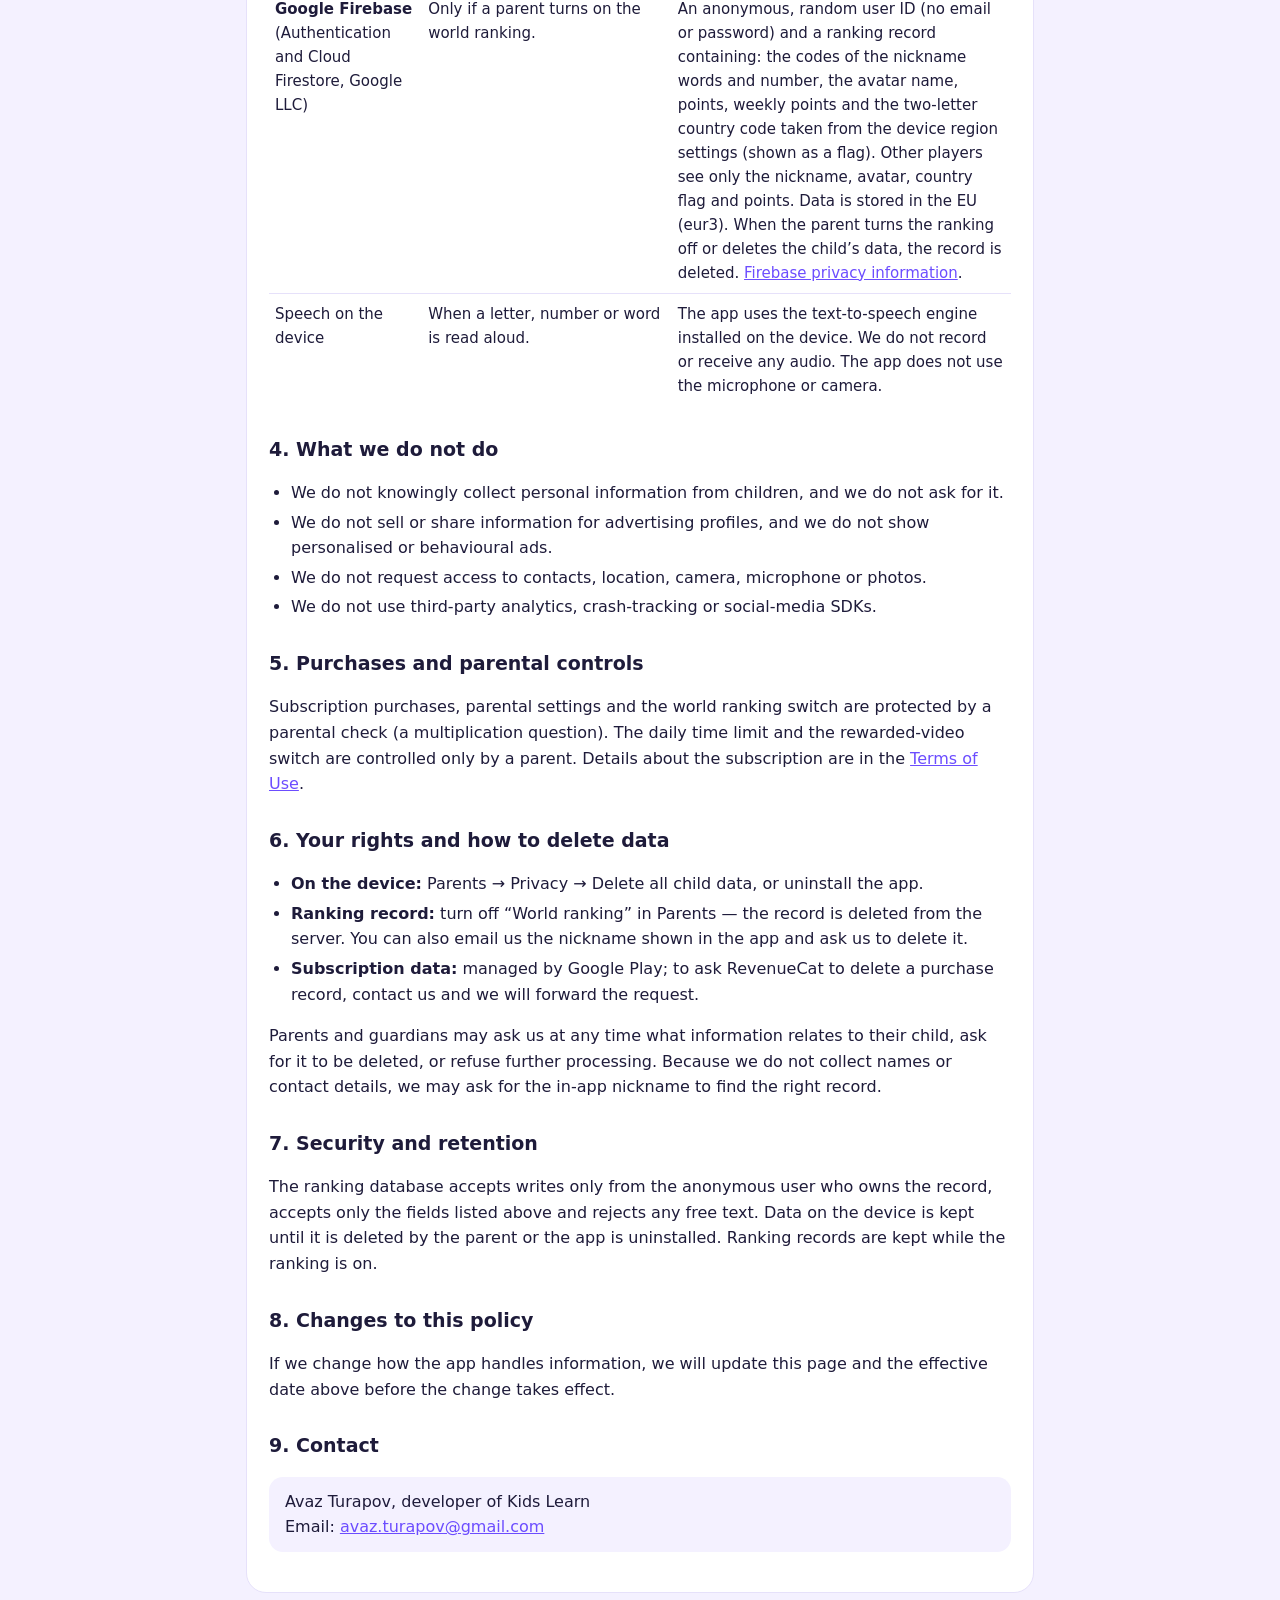
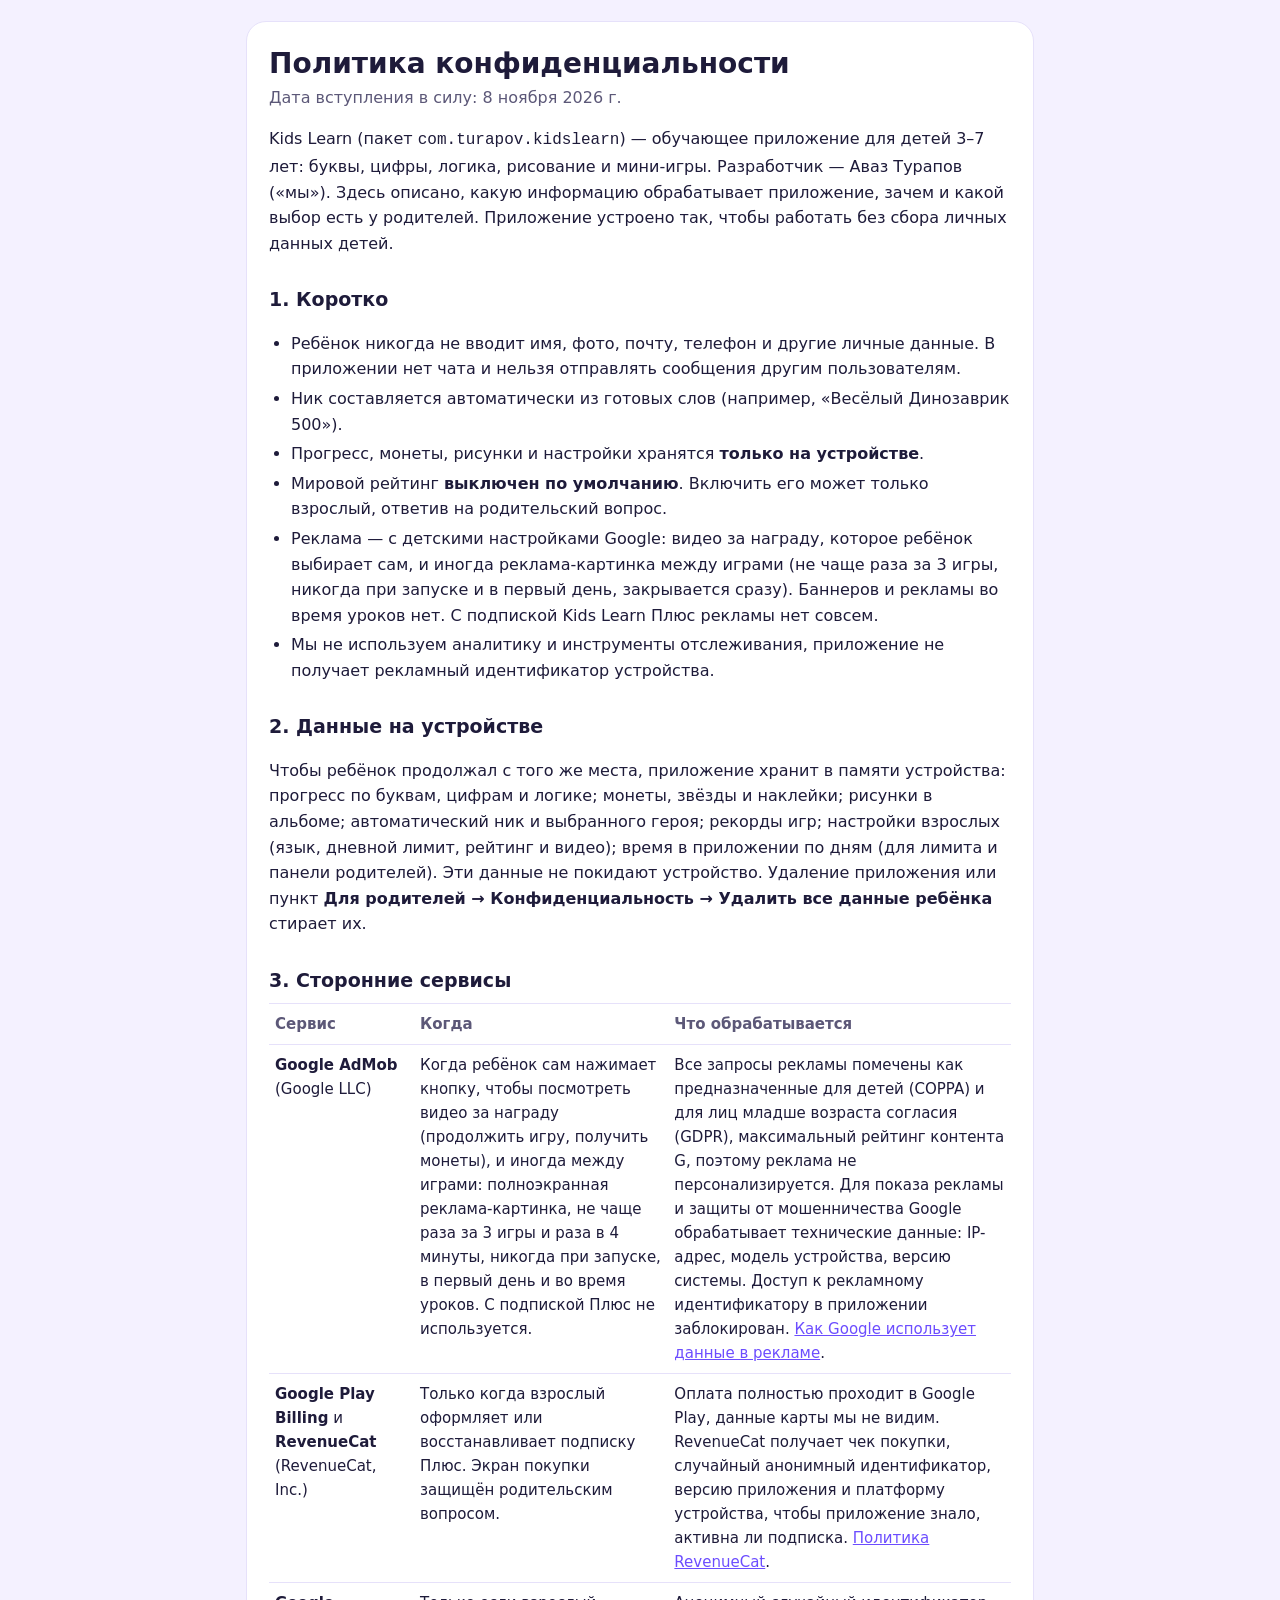
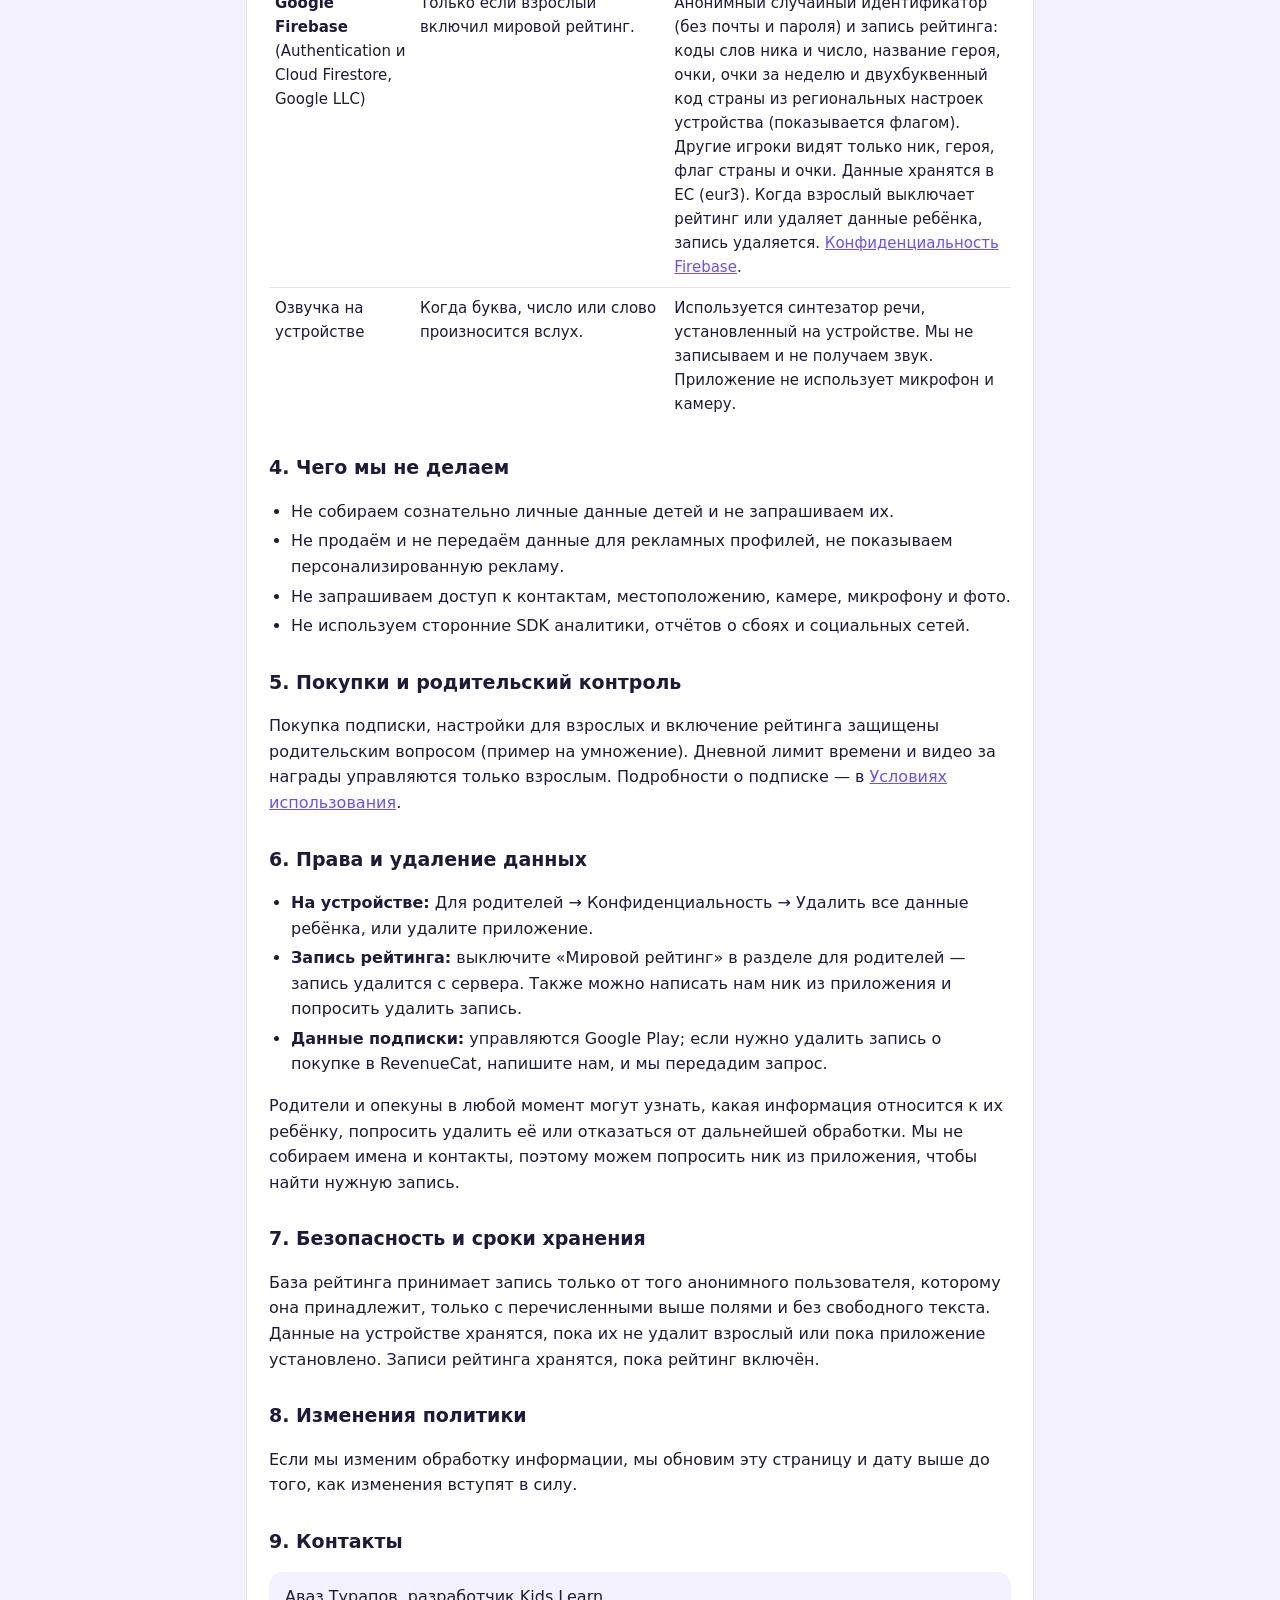
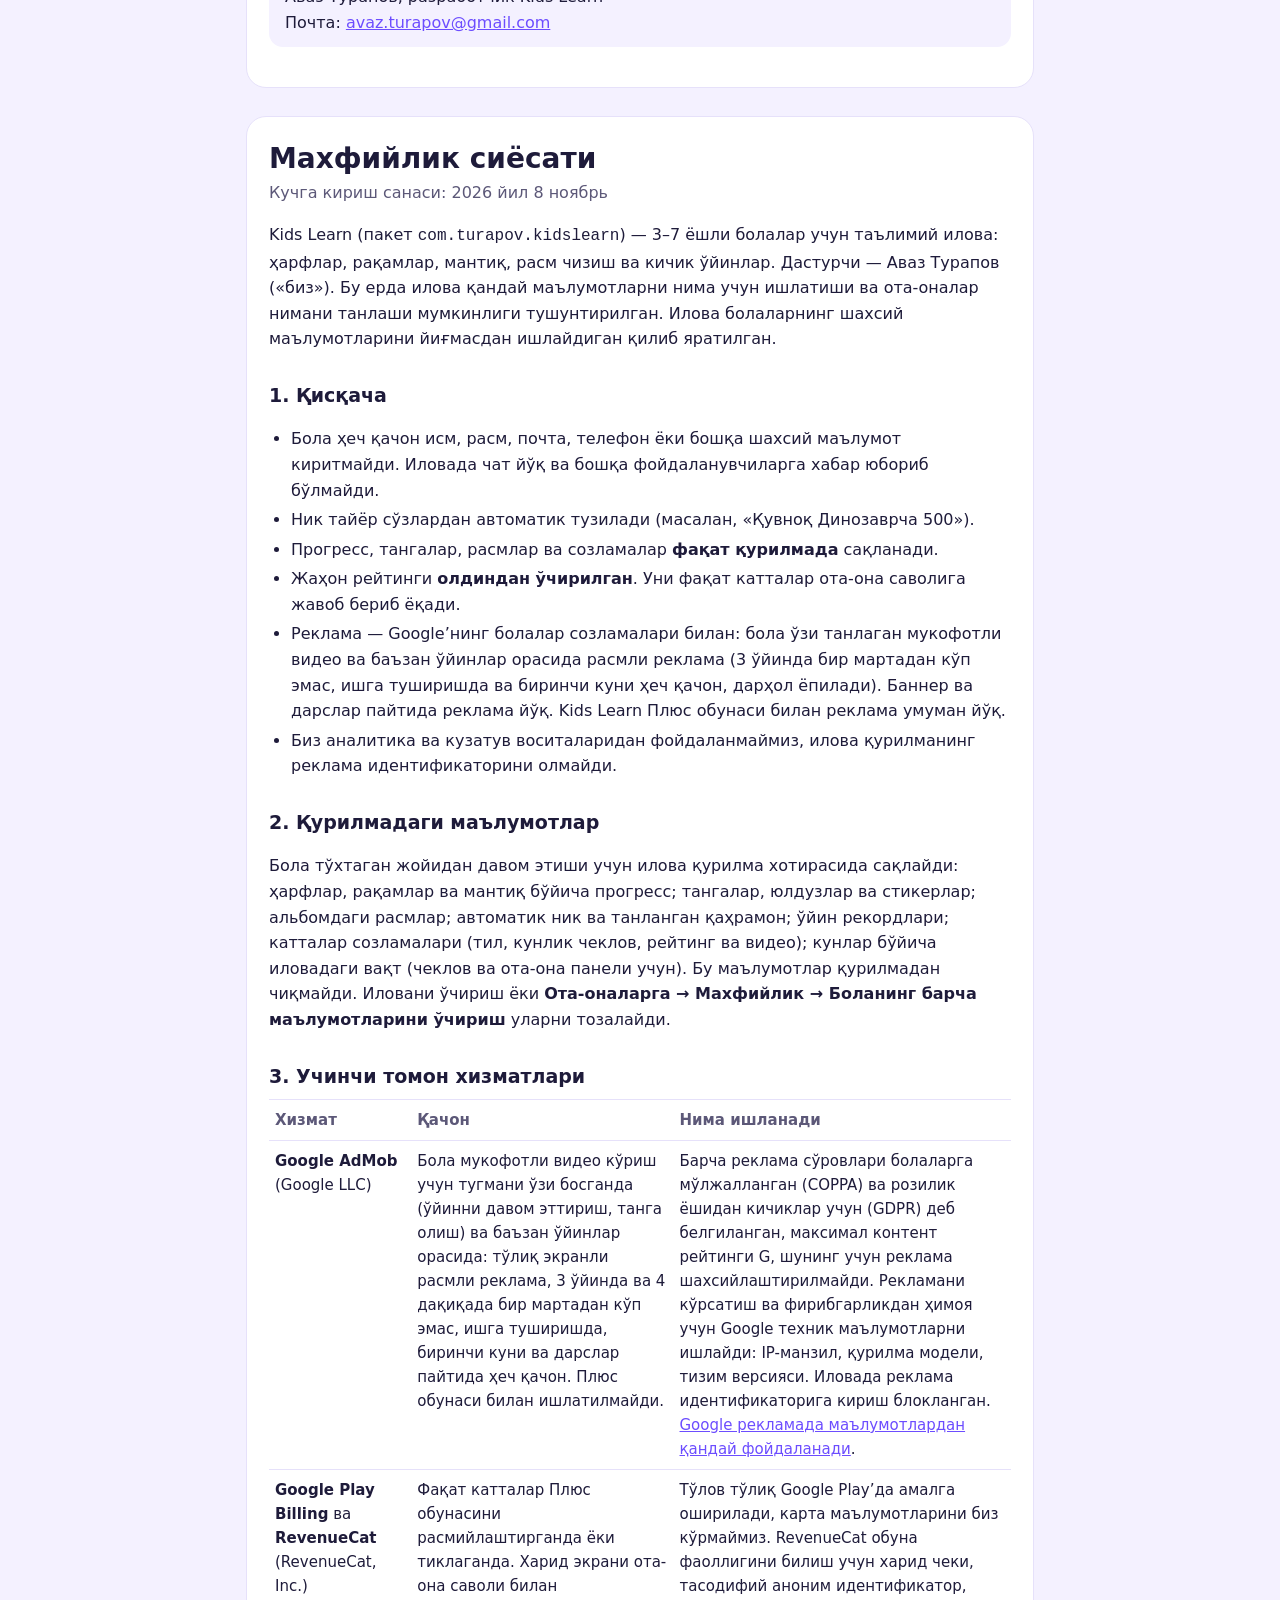
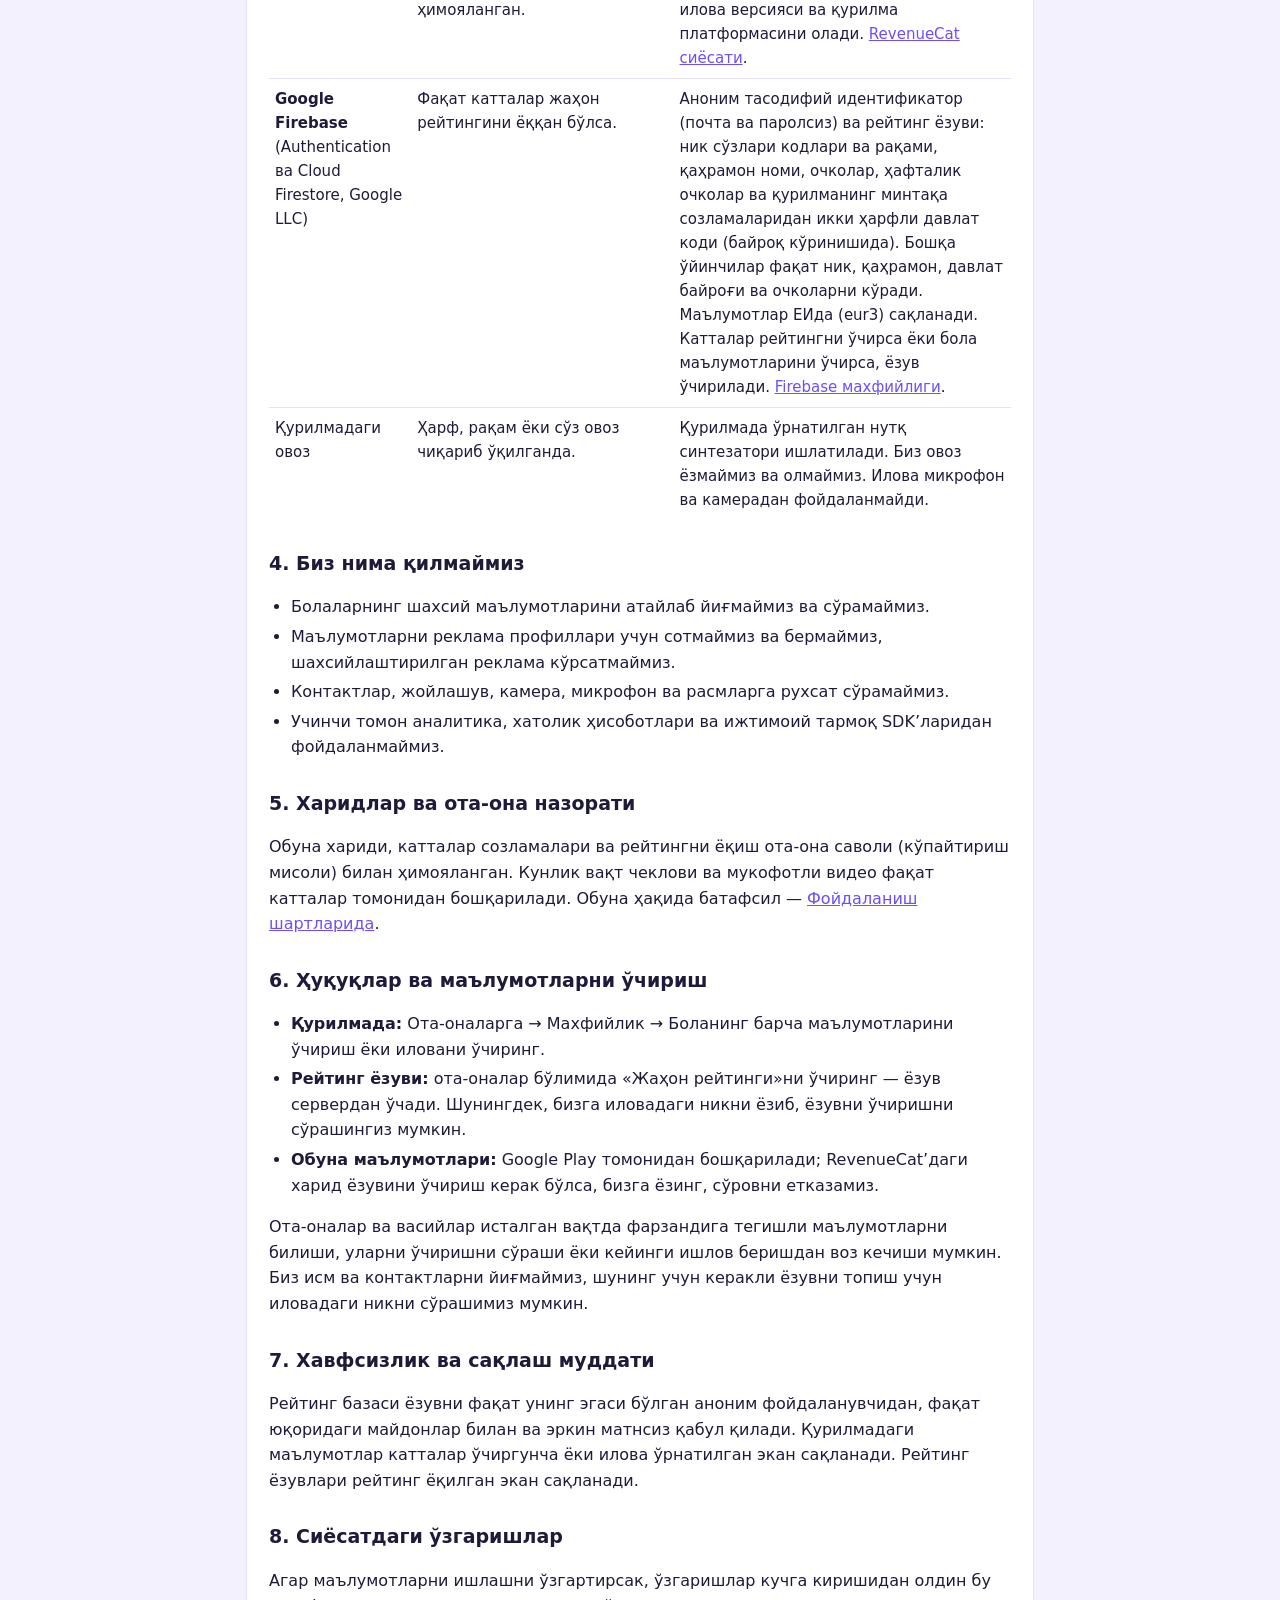
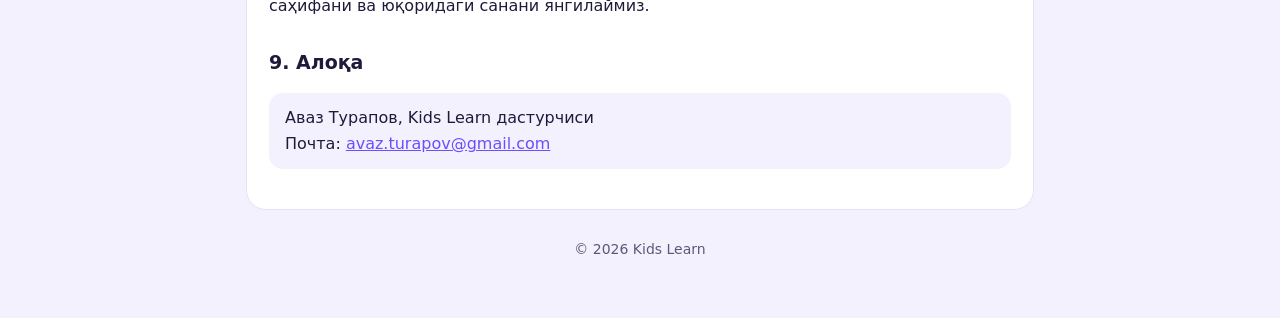
==== commit 0a496976: "Rename privacy(1).html to privacy.html" ====
--- a/privacy.html
+++ b/privacy.html
@@ -24,7 +24,7 @@
 <li>The nickname is generated automatically from a list of words (for example, “Sunny Dino 500”).</li>
 <li>Learning progress, coins, drawings and settings are stored <b>only on the device</b>.</li>
 <li>The world ranking is <b>off by default</b>. Only a parent can turn it on, behind a parental check.</li>
-<li>Ads are only rewarded videos that a child chooses to watch, with Google’s child-directed settings. No banners or pop-ups during lessons. With the Kids Learn Plus subscription there are no ads at all.</li>
+<li>Ads use Google’s child-directed settings: rewarded videos that a child chooses to watch, and occasionally a picture ad between games (no more than once every 3 games, never on launch or on the first day, can be closed right away). No banners and no ads during lessons. With the Kids Learn Plus subscription there are no ads at all.</li>
 <li>We do not use analytics or tracking tools, and the app does not access the device advertising ID.</li>
 </ul>
 
@@ -35,7 +35,7 @@
 <table>
 <thead><tr><th>Service</th><th>When</th><th>What it processes</th></tr></thead>
 <tbody>
-<tr><td><b>Google AdMob</b> (Google LLC)</td><td>Only when a child taps a button to watch a rewarded video (for example, to continue a game or get coins). Not used with Kids Learn Plus.</td><td>All ad requests are tagged as directed to children (COPPA) and under the age of consent (GDPR), with maximum content rating G, so ads are not personalised. To deliver ads and prevent fraud Google processes technical data such as IP address, device model and operating system. The app blocks access to the advertising ID. <a href="https://policies.google.com/technologies/ads">How Google uses data in ads</a>.</td></tr>
+<tr><td><b>Google AdMob</b> (Google LLC)</td><td>When a child taps a button to watch a rewarded video (for example, to continue a game or get coins), and occasionally between games: a full-screen picture ad, no more than once every 3 games and once every 4 minutes, never on launch, on the first day or during lessons. Not used with Kids Learn Plus.</td><td>All ad requests are tagged as directed to children (COPPA) and under the age of consent (GDPR), with maximum content rating G, so ads are not personalised. To deliver ads and prevent fraud Google processes technical data such as IP address, device model and operating system. The app blocks access to the advertising ID. <a href="https://policies.google.com/technologies/ads">How Google uses data in ads</a>.</td></tr>
 <tr><td><b>Google Play Billing</b> and <b>RevenueCat</b> (RevenueCat, Inc.)</td><td>Only when a parent buys or restores the Kids Learn Plus subscription. The purchase screen is behind a parental check.</td><td>Payment is made entirely in Google Play; we never see card details. RevenueCat receives the purchase receipt, a random anonymous app user ID, the app version and the device platform so that the app knows whether the subscription is active. <a href="https://www.revenuecat.com/privacy">RevenueCat privacy policy</a>.</td></tr>
 <tr><td><b>Google Firebase</b> (Authentication and Cloud Firestore, Google LLC)</td><td>Only if a parent turns on the world ranking.</td><td>An anonymous, random user ID (no email or password) and a ranking record containing: the codes of the nickname words and number, the avatar name, points, weekly points and the two-letter country code taken from the device region settings (shown as a flag). Other players see only the nickname, avatar, country flag and points. Data is stored in the EU (eur3). When the parent turns the ranking off or deletes the child’s data, the record is deleted. <a href="https://firebase.google.com/support/privacy">Firebase privacy information</a>.</td></tr>
 <tr><td>Speech on the device</td><td>When a letter, number or word is read aloud.</td><td>The app uses the text-to-speech engine installed on the device. We do not record or receive any audio. The app does not use the microphone or camera.</td></tr>
@@ -84,7 +84,7 @@
 <li>Ник составляется автоматически из готовых слов (например, «Весёлый Динозаврик 500»).</li>
 <li>Прогресс, монеты, рисунки и настройки хранятся <b>только на устройстве</b>.</li>
 <li>Мировой рейтинг <b>выключен по умолчанию</b>. Включить его может только взрослый, ответив на родительский вопрос.</li>
-<li>Реклама — только видео за награду, которое ребёнок выбирает сам, с детскими настройками Google. Во время уроков нет баннеров и всплывающей рекламы. С подпиской Kids Learn Плюс рекламы нет совсем.</li>
+<li>Реклама — с детскими настройками Google: видео за награду, которое ребёнок выбирает сам, и иногда реклама-картинка между играми (не чаще раза за 3 игры, никогда при запуске и в первый день, закрывается сразу). Баннеров и рекламы во время уроков нет. С подпиской Kids Learn Плюс рекламы нет совсем.</li>
 <li>Мы не используем аналитику и инструменты отслеживания, приложение не получает рекламный идентификатор устройства.</li>
 </ul>
 
@@ -95,7 +95,7 @@
 <table>
 <thead><tr><th>Сервис</th><th>Когда</th><th>Что обрабатывается</th></tr></thead>
 <tbody>
-<tr><td><b>Google AdMob</b> (Google LLC)</td><td>Только когда ребёнок сам нажимает кнопку, чтобы посмотреть видео за награду (продолжить игру, получить монеты). С подпиской Плюс не используется.</td><td>Все запросы рекламы помечены как предназначенные для детей (COPPA) и для лиц младше возраста согласия (GDPR), максимальный рейтинг контента G, поэтому реклама не персонализируется. Для показа рекламы и защиты от мошенничества Google обрабатывает технические данные: IP-адрес, модель устройства, версию системы. Доступ к рекламному идентификатору в приложении заблокирован. <a href="https://policies.google.com/technologies/ads">Как Google использует данные в рекламе</a>.</td></tr>
+<tr><td><b>Google AdMob</b> (Google LLC)</td><td>Когда ребёнок сам нажимает кнопку, чтобы посмотреть видео за награду (продолжить игру, получить монеты), и иногда между играми: полноэкранная реклама-картинка, не чаще раза за 3 игры и раза в 4 минуты, никогда при запуске, в первый день и во время уроков. С подпиской Плюс не используется.</td><td>Все запросы рекламы помечены как предназначенные для детей (COPPA) и для лиц младше возраста согласия (GDPR), максимальный рейтинг контента G, поэтому реклама не персонализируется. Для показа рекламы и защиты от мошенничества Google обрабатывает технические данные: IP-адрес, модель устройства, версию системы. Доступ к рекламному идентификатору в приложении заблокирован. <a href="https://policies.google.com/technologies/ads">Как Google использует данные в рекламе</a>.</td></tr>
 <tr><td><b>Google Play Billing</b> и <b>RevenueCat</b> (RevenueCat, Inc.)</td><td>Только когда взрослый оформляет или восстанавливает подписку Плюс. Экран покупки защищён родительским вопросом.</td><td>Оплата полностью проходит в Google Play, данные карты мы не видим. RevenueCat получает чек покупки, случайный анонимный идентификатор, версию приложения и платформу устройства, чтобы приложение знало, активна ли подписка. <a href="https://www.revenuecat.com/privacy">Политика RevenueCat</a>.</td></tr>
 <tr><td><b>Google Firebase</b> (Authentication и Cloud Firestore, Google LLC)</td><td>Только если взрослый включил мировой рейтинг.</td><td>Анонимный случайный идентификатор (без почты и пароля) и запись рейтинга: коды слов ника и число, название героя, очки, очки за неделю и двухбуквенный код страны из региональных настроек устройства (показывается флагом). Другие игроки видят только ник, героя, флаг страны и очки. Данные хранятся в ЕС (eur3). Когда взрослый выключает рейтинг или удаляет данные ребёнка, запись удаляется. <a href="https://firebase.google.com/support/privacy">Конфиденциальность Firebase</a>.</td></tr>
 <tr><td>Озвучка на устройстве</td><td>Когда буква, число или слово произносится вслух.</td><td>Используется синтезатор речи, установленный на устройстве. Мы не записываем и не получаем звук. Приложение не использует микрофон и камеру.</td></tr>
@@ -144,7 +144,7 @@
 <li>Ник тайёр сўзлардан автоматик тузилади (масалан, «Қувноқ Динозаврча 500»).</li>
 <li>Прогресс, тангалар, расмлар ва созламалар <b>фақат қурилмада</b> сақланади.</li>
 <li>Жаҳон рейтинги <b>олдиндан ўчирилган</b>. Уни фақат катталар ота-она саволига жавоб бериб ёқади.</li>
-<li>Реклама — фақат бола ўзи танлаган мукофотли видео, Google’нинг болалар созламалари билан. Дарслар пайтида баннер ва қалқиб чиқувчи реклама йўқ. Kids Learn Плюс обунаси билан реклама умуман йўқ.</li>
+<li>Реклама — Google’нинг болалар созламалари билан: бола ўзи танлаган мукофотли видео ва баъзан ўйинлар орасида расмли реклама (3 ўйинда бир мартадан кўп эмас, ишга туширишда ва биринчи куни ҳеч қачон, дарҳол ёпилади). Баннер ва дарслар пайтида реклама йўқ. Kids Learn Плюс обунаси билан реклама умуман йўқ.</li>
 <li>Биз аналитика ва кузатув воситаларидан фойдаланмаймиз, илова қурилманинг реклама идентификаторини олмайди.</li>
 </ul>
 
@@ -155,7 +155,7 @@
 <table>
 <thead><tr><th>Хизмат</th><th>Қачон</th><th>Нима ишланади</th></tr></thead>
 <tbody>
-<tr><td><b>Google AdMob</b> (Google LLC)</td><td>Фақат бола мукофотли видео кўриш учун тугмани ўзи босганда (ўйинни давом эттириш, танга олиш). Плюс обунаси билан ишлатилмайди.</td><td>Барча реклама сўровлари болаларга мўлжалланган (COPPA) ва розилик ёшидан кичиклар учун (GDPR) деб белгиланган, максимал контент рейтинги G, шунинг учун реклама шахсийлаштирилмайди. Рекламани кўрсатиш ва фирибгарликдан ҳимоя учун Google техник маълумотларни ишлайди: IP-манзил, қурилма модели, тизим версияси. Иловада реклама идентификаторига кириш блокланган. <a href="https://policies.google.com/technologies/ads">Google рекламада маълумотлардан қандай фойдаланади</a>.</td></tr>
+<tr><td><b>Google AdMob</b> (Google LLC)</td><td>Бола мукофотли видео кўриш учун тугмани ўзи босганда (ўйинни давом эттириш, танга олиш) ва баъзан ўйинлар орасида: тўлиқ экранли расмли реклама, 3 ўйинда ва 4 дақиқада бир мартадан кўп эмас, ишга туширишда, биринчи куни ва дарслар пайтида ҳеч қачон. Плюс обунаси билан ишлатилмайди.</td><td>Барча реклама сўровлари болаларга мўлжалланган (COPPA) ва розилик ёшидан кичиклар учун (GDPR) деб белгиланган, максимал контент рейтинги G, шунинг учун реклама шахсийлаштирилмайди. Рекламани кўрсатиш ва фирибгарликдан ҳимоя учун Google техник маълумотларни ишлайди: IP-манзил, қурилма модели, тизим версияси. Иловада реклама идентификаторига кириш блокланган. <a href="https://policies.google.com/technologies/ads">Google рекламада маълумотлардан қандай фойдаланади</a>.</td></tr>
 <tr><td><b>Google Play Billing</b> ва <b>RevenueCat</b> (RevenueCat, Inc.)</td><td>Фақат катталар Плюс обунасини расмийлаштирганда ёки тиклаганда. Харид экрани ота-она саволи билан ҳимояланган.</td><td>Тўлов тўлиқ Google Play’да амалга оширилади, карта маълумотларини биз кўрмаймиз. RevenueCat обуна фаоллигини билиш учун харид чеки, тасодифий аноним идентификатор, илова версияси ва қурилма платформасини олади. <a href="https://www.revenuecat.com/privacy">RevenueCat сиёсати</a>.</td></tr>
 <tr><td><b>Google Firebase</b> (Authentication ва Cloud Firestore, Google LLC)</td><td>Фақат катталар жаҳон рейтингини ёққан бўлса.</td><td>Аноним тасодифий идентификатор (почта ва паролсиз) ва рейтинг ёзуви: ник сўзлари кодлари ва рақами, қаҳрамон номи, очколар, ҳафталик очколар ва қурилманинг минтақа созламаларидан икки ҳарфли давлат коди (байроқ кўринишида). Бошқа ўйинчилар фақат ник, қаҳрамон, давлат байроғи ва очколарни кўради. Маълумотлар ЕИда (eur3) сақланади. Катталар рейтингни ўчирса ёки бола маълумотларини ўчирса, ёзув ўчирилади. <a href="https://firebase.google.com/support/privacy">Firebase махфийлиги</a>.</td></tr>
 <tr><td>Қурилмадаги овоз</td><td>Ҳарф, рақам ёки сўз овоз чиқариб ўқилганда.</td><td>Қурилмада ўрнатилган нутқ синтезатори ишлатилади. Биз овоз ёзмаймиз ва олмаймиз. Илова микрофон ва камерадан фойдаланмайди.</td></tr>
